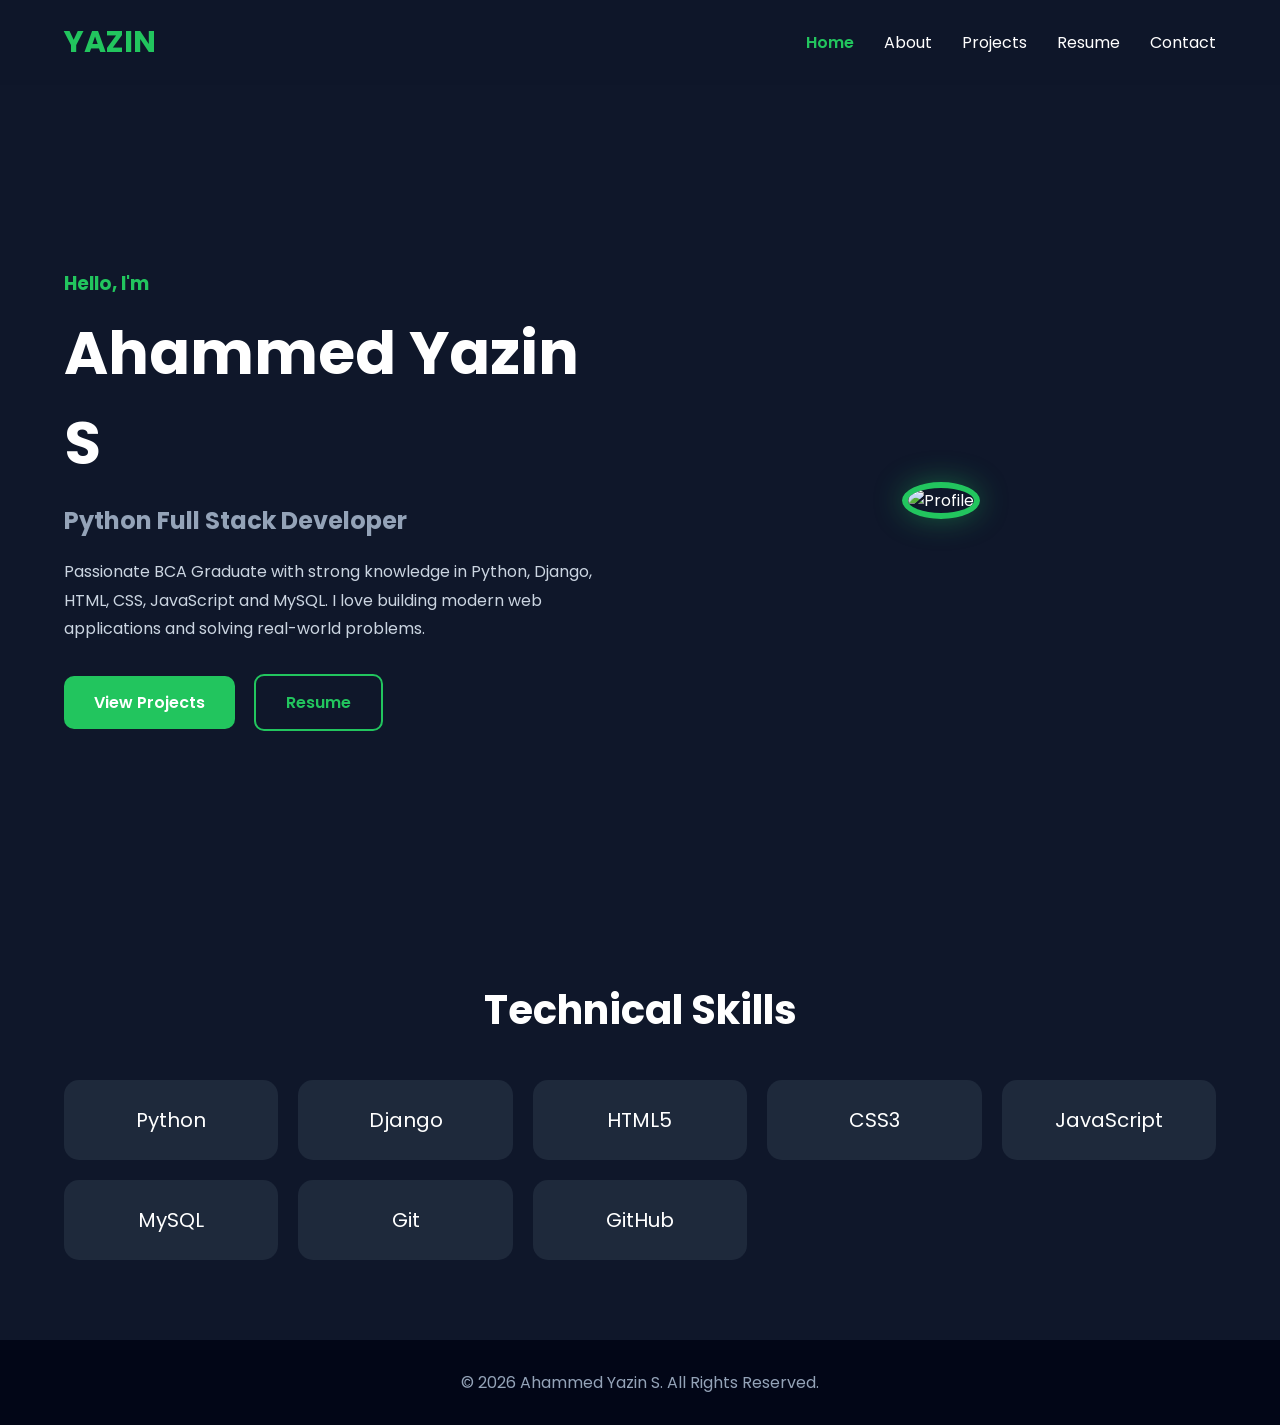
==== index.html @ ec2f6f6f "added js" ====
<!DOCTYPE html>
<html lang="en">
<head>
    <meta charset="UTF-8">
    <meta name="viewport" content="width=device-width, initial-scale=1.0">
    <title>AHAMMED Yazin S | Portfolio</title>

    <link rel="stylesheet" href="css/style.css">
    <link rel="stylesheet" href="css/animation.css">

    <link rel="preconnect" href="https://fonts.googleapis.com">
    <link href="https://fonts.googleapis.com/css2?family=Poppins:wght@300;400;600;700&display=swap" rel="stylesheet">
</head>

<body>

<header>
    <nav>
        <h2 class="logo">YAZIN</h2>

        <ul>
            <li><a href="index.html">Home</a></li>
            <li><a href="about.html">About</a></li>
            <li><a href="projects.html">Projects</a></li>
            <li><a href="resume.html">Resume</a></li>
            <li><a href="contact.html">Contact</a></li>
        </ul>
    </nav>
</header>

<section class="hero">

    <div class="hero-text">

        <h3>Hello, I'm</h3>

        <h1>Ahammed Yazin S</h1>

        <h2>Python Full Stack Developer</h2>

        <p>
            Passionate BCA Graduate with strong knowledge in Python,
            Django, HTML, CSS, JavaScript and MySQL.
            I love building modern web applications and solving real-world problems.
        </p>

        <a href="projects.html" class="btn">View Projects</a>
        <a href="resume.html" class="btn-outline">Resume</a>

    </div>

    <div class="hero-image">

        <img src="images/profile.jpg" alt="Profile">

    </div>

</section>

<section class="skills">

<h2>Technical Skills</h2>

<div class="skill-box">

<div class="card">Python</div>

<div class="card">Django</div>

<div class="card">HTML5</div>

<div class="card">CSS3</div>

<div class="card">JavaScript</div>

<div class="card">MySQL</div>

<div class="card">Git</div>

<div class="card">GitHub</div>

</div>

</section>

<footer>

<p>© 2026 Ahammed Yazin S. All Rights Reserved.</p>

</footer>

<script src="js/script.js"></script>

</body>
</html>
---- css/style.css ----
/* Google Font */
@import url('https://fonts.googleapis.com/css2?family=Poppins:wght@300;400;500;600;700&display=swap');

*{
    margin:0;
    padding:0;
    box-sizing:border-box;
    font-family:'Poppins',sans-serif;
}

html{
    scroll-behavior:smooth;
}

body{
    background:#0f172a;
    color:#fff;
}

/* Navigation */

header{
    width:100%;
    position:fixed;
    top:0;
    left:0;
    background:rgba(15,23,42,.95);
    backdrop-filter:blur(10px);
    z-index:1000;
}

nav{
    width:90%;
    margin:auto;
    display:flex;
    justify-content:space-between;
    align-items:center;
    padding:20px 0;
}

.logo{
    color:#22c55e;
    font-size:30px;
    font-weight:700;
}

nav ul{
    display:flex;
    list-style:none;
}

nav ul li{
    margin-left:30px;
}

nav ul li a{
    color:#fff;
    text-decoration:none;
    transition:.3s;
}

nav ul li a:hover{
    color:#22c55e;
}

/* Hero Section */

.hero{
    width:90%;
    min-height:100vh;
    margin:auto;
    display:flex;
    justify-content:space-between;
    align-items:center;
    gap:50px;
    padding-top:100px;
}

.hero-text{
    flex:1;
}

.hero-text h3{
    color:#22c55e;
    margin-bottom:10px;
}

.hero-text h1{
    font-size:60px;
    margin-bottom:15px;
}

.hero-text h2{
    color:#94a3b8;
    margin-bottom:20px;
}

.hero-text p{
    line-height:1.8;
    color:#cbd5e1;
    margin-bottom:30px;
}

/* Buttons */

.btn,
.btn-outline{
    display:inline-block;
    padding:14px 30px;
    border-radius:10px;
    text-decoration:none;
    font-weight:600;
    margin-right:15px;
    transition:.3s;
}

.btn{
    background:#22c55e;
    color:#fff;
}

.btn:hover{
    background:#16a34a;
}

.btn-outline{
    border:2px solid #22c55e;
    color:#22c55e;
}

.btn-outline:hover{
    background:#22c55e;
    color:#fff;
}

/* Hero Image */

.hero-image{
    flex:1;
    text-align:center;
}

.hero-image img{
    width:350px;
    height:350px;
    object-fit:cover;
    border-radius:50%;
    border:6px solid #22c55e;
    box-shadow:0 0 30px rgba(34,197,94,.4);
}

/* Skills */

.skills{
    width:90%;
    margin:80px auto;
}

.skills h2{
    text-align:center;
    margin-bottom:40px;
    font-size:40px;
}

.skill-box{
    display:grid;
    grid-template-columns:repeat(auto-fit,minmax(180px,1fr));
    gap:20px;
}

.card{
    background:#1e293b;
    padding:25px;
    border-radius:15px;
    text-align:center;
    font-size:20px;
    transition:.3s;
}

.card:hover{
    transform:translateY(-8px);
    background:#22c55e;
}

/* Footer */

footer{
    text-align:center;
    padding:30px;
    background:#020617;
    color:#94a3b8;
}

/* Responsive */

@media(max-width:900px){

nav{
    flex-direction:column;
}

nav ul{
    margin-top:20px;
}

.hero{
    flex-direction:column-reverse;
    text-align:center;
}

.hero-text h1{
    font-size:40px;
}

.hero-image img{
    width:250px;
    height:250px;
}
}

/* Scroll Animation */

.hidden{
    opacity:0;
    transform:translateY(40px);
    transition:1s;
}

.show{
    opacity:1;
    transform:translateY(0);
}

/* Scroll To Top Button */

#topBtn{
    position:fixed;
    bottom:30px;
    right:30px;
    width:50px;
    height:50px;
    border:none;
    border-radius:50%;
    background:#22c55e;
    color:#fff;
    font-size:24px;
    cursor:pointer;
    box-shadow:0 5px 15px rgba(0,0,0,.3);
    transition:.3s;
}

#topBtn:hover{
    transform:scale(1.1);
    background:#16a34a;
}
---- css/animation.css ----
.hero-text{
    animation:slideLeft 1s ease;
}

.hero-image{
    animation:slideRight 1s ease;
}

.card{
    animation:fadeUp 1s ease;
}

@keyframes slideLeft{
from{
opacity:0;
transform:translateX(-50px);
}
to{
opacity:1;
transform:translateX(0);
}
}

@keyframes slideRight{
from{
opacity:0;
transform:translateX(50px);
}
to{
opacity:1;
transform:translateX(0);
}
}

@keyframes fadeUp{
from{
opacity:0;
transform:translateY(30px);
}
to{
opacity:1;
transform:translateY(0);
}
}
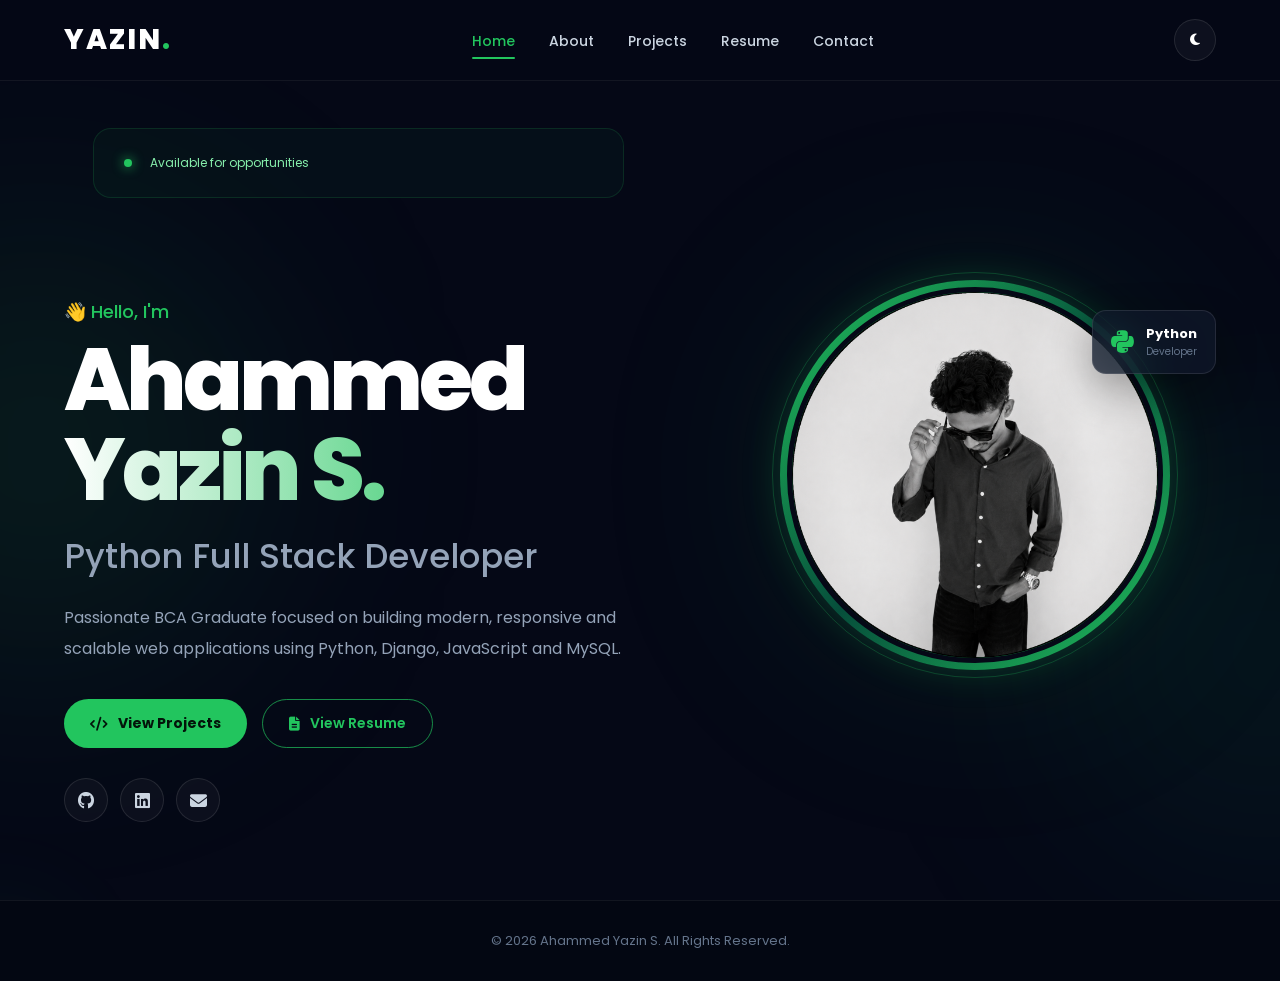
==== commit d06dd32c: "all main update" ====
--- a/index.html
+++ b/index.html
@@ -1,95 +1,301 @@
 <!DOCTYPE html>
 <html lang="en">
+
 <head>
+
     <meta charset="UTF-8">
-    <meta name="viewport" content="width=device-width, initial-scale=1.0">
-    <title>AHAMMED Yazin S | Portfolio</title>
-
-    <link rel="stylesheet" href="css/style.css">
-    <link rel="stylesheet" href="css/animation.css">
-
-    <link rel="preconnect" href="https://fonts.googleapis.com">
-    <link href="https://fonts.googleapis.com/css2?family=Poppins:wght@300;400;600;700&display=swap" rel="stylesheet">
+
+    <meta name="viewport"
+          content="width=device-width, initial-scale=1.0">
+
+    <meta name="description"
+          content="Ahammed Yazin S - Python Full Stack Developer Portfolio">
+
+    <title>Ahammed Yazin S | Python Full Stack Developer</title>
+
+
+    <!-- Google Font -->
+
+    <link rel="preconnect"
+          href="https://fonts.googleapis.com">
+
+    <link rel="preconnect"
+          href="https://fonts.gstatic.com"
+          crossorigin>
+
+    <link href="https://fonts.googleapis.com/css2?family=Poppins:wght@300;400;500;600;700;800&display=swap"
+          rel="stylesheet">
+
+
+    <!-- Font Awesome -->
+
+    <link rel="stylesheet"
+          href="https://cdnjs.cloudflare.com/ajax/libs/font-awesome/6.7.2/css/all.min.css">
+
+
+    <!-- Website CSS -->
+
+    <link rel="stylesheet"
+          href="css/style.css">
+
+    <link rel="stylesheet"
+          href="css/animation.css">
+
 </head>
 
+
 <body>
 
-<header>
-    <nav>
-        <h2 class="logo">YAZIN</h2>
-
-        <ul>
-            <li><a href="index.html">Home</a></li>
-            <li><a href="about.html">About</a></li>
-            <li><a href="projects.html">Projects</a></li>
-            <li><a href="resume.html">Resume</a></li>
-            <li><a href="contact.html">Contact</a></li>
-        </ul>
-    </nav>
-</header>
-
-<section class="hero">
-
-    <div class="hero-text">
-
-        <h3>Hello, I'm</h3>
-
-        <h1>Ahammed Yazin S</h1>
-
-        <h2>Python Full Stack Developer</h2>
+
+    <!-- =================================
+         NAVIGATION
+    ================================== -->
+
+    <header>
+
+        <nav class="navbar">
+
+            <a href="index.html"
+               class="logo">
+
+                YAZIN<span>.</span>
+
+            </a>
+
+
+            <ul>
+
+                <li>
+                    <a href="index.html"
+                       class="active">
+                        Home
+                    </a>
+                </li>
+
+                <li>
+                    <a href="about.html">
+                        About
+                    </a>
+                </li>
+
+                <li>
+                    <a href="projects.html">
+                        Projects
+                    </a>
+                </li>
+
+                <li>
+                    <a href="resume.html">
+                        Resume
+                    </a>
+                </li>
+
+                <li>
+                    <a href="contact.html">
+                        Contact
+                    </a>
+                </li>
+
+            </ul>
+
+
+            <button id="theme-toggle"
+                    class="theme-btn">
+
+                <i class="fas fa-moon"></i>
+
+            </button>
+
+
+            <button id="menu-btn"
+                    class="menu-btn">
+
+                <i class="fas fa-bars"></i>
+
+            </button>
+
+        </nav>
+
+    </header>
+
+
+
+    <!-- =================================
+         HERO SECTION
+    ================================== -->
+
+    <main>
+
+        <section class="hero">
+
+
+            <!-- LEFT SIDE -->
+
+            <div class="hero-content">
+
+
+                <div class="availability">
+
+                    <span class="status-dot"></span>
+
+                    Available for opportunities
+
+                </div>
+
+
+                <p class="hero-small-text">
+
+                    👋 Hello, I'm
+
+                </p>
+
+
+                <h1>
+
+                    Ahammed
+
+                    <span>Yazin S.</span>
+
+                </h1>
+
+
+                <h2>
+
+                    Python Full Stack Developer
+
+                </h2>
+
+
+                <p class="hero-description">
+
+                    Passionate BCA Graduate focused on
+                    building modern, responsive and
+                    scalable web applications using
+                    Python, Django, JavaScript and MySQL.
+
+                </p>
+
+
+                <div class="hero-buttons">
+
+
+                    <a href="projects.html"
+                       class="btn">
+
+                        <i class="fas fa-code"></i>
+
+                        View Projects
+
+                    </a>
+
+
+                    <a href="resume.html"
+                       class="btn-outline">
+
+                        <i class="fas fa-file-lines"></i>
+
+                        View Resume
+
+                    </a>
+
+
+                </div>
+
+
+                <div class="hero-socials">
+
+
+                    <a href="https://github.com/AHAMMED-YAZIN-S"
+                       target="_blank">
+
+                        <i class="fab fa-github"></i>
+
+                    </a>
+
+
+                    <a href="https://www.linkedin.com/in/ahammed-yazin-a569383a9"
+                       target="_blank">
+
+                        <i class="fab fa-linkedin"></i>
+
+                    </a>
+
+
+                    <a href="mailto:yazinamd10@gmail.com">
+
+                        <i class="fas fa-envelope"></i>
+
+                    </a>
+
+
+                </div>
+
+
+            </div>
+
+
+
+            <!-- RIGHT SIDE -->
+
+            <div class="hero-image">
+
+
+                <div class="profile-glow"></div>
+
+
+                <div class="profile-wrapper">
+
+                    <img src="images/profile.jpg"
+                         alt="Ahammed Yazin S">
+
+                </div>
+
+
+                <div class="floating-card">
+
+                    <i class="fab fa-python"></i>
+
+                    <div>
+
+                        <strong>Python</strong>
+
+                        <small>Developer</small>
+
+                    </div>
+
+                </div>
+
+
+            </div>
+
+
+        </section>
+
+    </main>
+
+
+
+    <!-- =================================
+         FOOTER
+    ================================== -->
+
+    <footer>
 
         <p>
-            Passionate BCA Graduate with strong knowledge in Python,
-            Django, HTML, CSS, JavaScript and MySQL.
-            I love building modern web applications and solving real-world problems.
+
+            © 2026 Ahammed Yazin S.
+            All Rights Reserved.
+
         </p>
 
-        <a href="projects.html" class="btn">View Projects</a>
-        <a href="resume.html" class="btn-outline">Resume</a>
-
-    </div>
-
-    <div class="hero-image">
-
-        <img src="images/profile.jpg" alt="Profile">
-
-    </div>
-
-</section>
-
-<section class="skills">
-
-<h2>Technical Skills</h2>
-
-<div class="skill-box">
-
-<div class="card">Python</div>
-
-<div class="card">Django</div>
-
-<div class="card">HTML5</div>
-
-<div class="card">CSS3</div>
-
-<div class="card">JavaScript</div>
-
-<div class="card">MySQL</div>
-
-<div class="card">Git</div>
-
-<div class="card">GitHub</div>
-
-</div>
-
-</section>
-
-<footer>
-
-<p>© 2026 Ahammed Yazin S. All Rights Reserved.</p>
-
-</footer>
-
-<script src="js/script.js"></script>
+    </footer>
+
+
+
+    <!-- JavaScript -->
+
+    <script src="js/script.js"></script>
 
 </body>
+
 </html>
--- a/css/style.css
+++ b/css/style.css
@@ -1,255 +1,4046 @@
-/* Google Font */
-@import url('https://fonts.googleapis.com/css2?family=Poppins:wght@300;400;500;600;700&display=swap');
-
-*{
-    margin:0;
-    padding:0;
-    box-sizing:border-box;
-    font-family:'Poppins',sans-serif;
-}
-
-html{
-    scroll-behavior:smooth;
-}
-
-body{
-    background:#0f172a;
-    color:#fff;
-}
-
-/* Navigation */
-
-header{
-    width:100%;
-    position:fixed;
-    top:0;
-    left:0;
-    background:rgba(15,23,42,.95);
-    backdrop-filter:blur(10px);
-    z-index:1000;
-}
-
-nav{
-    width:90%;
-    margin:auto;
-    display:flex;
-    justify-content:space-between;
-    align-items:center;
-    padding:20px 0;
-}
-
-.logo{
-    color:#22c55e;
-    font-size:30px;
-    font-weight:700;
-}
-
-nav ul{
-    display:flex;
-    list-style:none;
-}
-
-nav ul li{
-    margin-left:30px;
-}
-
-nav ul li a{
-    color:#fff;
-    text-decoration:none;
-    transition:.3s;
-}
-
-nav ul li a:hover{
-    color:#22c55e;
-}
-
-/* Hero Section */
-
-.hero{
-    width:90%;
-    min-height:100vh;
-    margin:auto;
-    display:flex;
-    justify-content:space-between;
-    align-items:center;
-    gap:50px;
-    padding-top:100px;
-}
-
-.hero-text{
-    flex:1;
-}
-
-.hero-text h3{
-    color:#22c55e;
-    margin-bottom:10px;
-}
-
-.hero-text h1{
-    font-size:60px;
-    margin-bottom:15px;
-}
-
-.hero-text h2{
-    color:#94a3b8;
-    margin-bottom:20px;
-}
-
-.hero-text p{
-    line-height:1.8;
-    color:#cbd5e1;
-    margin-bottom:30px;
-}
-
-/* Buttons */
-
-.btn,
-.btn-outline{
-    display:inline-block;
-    padding:14px 30px;
-    border-radius:10px;
-    text-decoration:none;
-    font-weight:600;
-    margin-right:15px;
-    transition:.3s;
-}
-
-.btn{
-    background:#22c55e;
-    color:#fff;
-}
-
-.btn:hover{
-    background:#16a34a;
-}
-
-.btn-outline{
-    border:2px solid #22c55e;
-    color:#22c55e;
-}
-
-.btn-outline:hover{
-    background:#22c55e;
-    color:#fff;
-}
-
-/* Hero Image */
-
-.hero-image{
-    flex:1;
-    text-align:center;
-}
-
-.hero-image img{
-    width:350px;
-    height:350px;
-    object-fit:cover;
-    border-radius:50%;
-    border:6px solid #22c55e;
-    box-shadow:0 0 30px rgba(34,197,94,.4);
-}
+/* =====================================================
+   AHAMMED YAZIN S — PREMIUM PORTFOLIO
+   MAIN STYLE SHEET
+===================================================== */
+
+
+/* =====================================================
+   1. RESET
+===================================================== */
+
+* {
+    margin: 0;
+    padding: 0;
+    box-sizing: border-box;
+}
+
+
+html {
+    scroll-behavior: smooth;
+}
+
+
+body {
+    font-family: "Poppins", sans-serif;
+
+    background: #050816;
+
+    color: #ffffff;
+
+    min-height: 100vh;
+
+    overflow-x: hidden;
+}
+
+
+a {
+    text-decoration: none;
+
+    color: inherit;
+}
+
+
+ul {
+    list-style: none;
+}
+
+
+button {
+    font-family: inherit;
+}
+
+
+/* =====================================================
+   2. COLORS
+===================================================== */
+
+:root {
+
+    --bg: #050816;
+
+    --bg-secondary: #080d1d;
+
+    --card: rgba(255, 255, 255, 0.04);
+
+    --border: rgba(255, 255, 255, 0.10);
+
+    --text: #ffffff;
+
+    --text-secondary: #94a3b8;
+
+    --green: #22c55e;
+
+    --green-dark: #16a34a;
+
+    --green-light: #86efac;
+
+}
+
+
+/* =====================================================
+   3. HEADER
+===================================================== */
+
+header {
+
+    position: fixed;
+
+    top: 0;
+
+    left: 0;
+
+    width: 100%;
+
+    z-index: 1000;
+
+    background: rgba(5, 8, 22, 0.72);
+
+    backdrop-filter: blur(18px);
+
+    -webkit-backdrop-filter: blur(18px);
+
+    border-bottom: 1px solid rgba(255, 255, 255, 0.06);
+
+}
+
+
+.navbar {
+
+    width: 90%;
+
+    max-width: 1350px;
+
+    height: 80px;
+
+    margin: auto;
+
+    display: flex;
+
+    align-items: center;
+
+    justify-content: space-between;
+
+}
+
+
+/* =====================================================
+   4. LOGO
+===================================================== */
+
+.logo {
+
+    font-size: 28px;
+
+    font-weight: 800;
+
+    letter-spacing: 2px;
+
+    color: var(--text);
+
+    transition: 0.3s;
+
+}
+
+
+.logo span {
+
+    color: var(--green);
+
+}
+
+
+.logo:hover {
+
+    transform: translateY(-2px);
+
+}
+
+
+/* =====================================================
+   5. NAVIGATION
+===================================================== */
+
+.navbar ul {
+
+    display: flex;
+
+    align-items: center;
+
+    gap: 34px;
+
+}
+
+
+.navbar ul li a {
+
+    position: relative;
+
+    color: #cbd5e1;
+
+    font-size: 14px;
+
+    font-weight: 500;
+
+    padding: 8px 0;
+
+    transition: 0.3s;
+
+}
+
+
+.navbar ul li a::after {
+
+    content: "";
+
+    position: absolute;
+
+    left: 0;
+
+    bottom: 0;
+
+    width: 0;
+
+    height: 2px;
+
+    border-radius: 10px;
+
+    background: var(--green);
+
+    transition: 0.3s;
+
+}
+
+
+.navbar ul li a:hover {
+
+    color: var(--green);
+
+}
+
+
+.navbar ul li a:hover::after,
+
+.navbar ul li a.active::after {
+
+    width: 100%;
+
+}
+
+
+.navbar ul li a.active {
+
+    color: var(--green);
+
+}
+
+
+/* =====================================================
+   6. THEME BUTTON
+===================================================== */
+
+.theme-btn {
+
+    width: 42px;
+
+    height: 42px;
+
+    display: flex;
+
+    align-items: center;
+
+    justify-content: center;
+
+    border-radius: 50%;
+
+    border: 1px solid var(--border);
+
+    background: var(--card);
+
+    color: #ffffff;
+
+    cursor: pointer;
+
+    transition: 0.3s;
+
+}
+
+
+.theme-btn:hover {
+
+    color: var(--green);
+
+    border-color: var(--green);
+
+    transform: rotate(20deg);
+
+}
+
+
+/* =====================================================
+   7. MOBILE MENU BUTTON
+===================================================== */
+
+.menu-btn {
+
+    display: none;
+
+    width: 42px;
+
+    height: 42px;
+
+    border: 1px solid var(--border);
+
+    border-radius: 10px;
+
+    background: var(--card);
+
+    color: #ffffff;
+
+    cursor: pointer;
+
+}
+
+
+/* =====================================================
+   8. HERO
+===================================================== */
+
+.hero {
+
+    position: relative;
+
+    width: 90%;
+
+    max-width: 1350px;
+
+    min-height: 100vh;
+
+    margin: auto;
+
+    padding-top: 120px;
+
+    padding-bottom: 70px;
+
+    display: grid;
+
+    grid-template-columns: 1.1fr 0.9fr;
+
+    align-items: center;
+
+    gap: 80px;
+
+}
+
+
+/* =====================================================
+   9. HERO BACKGROUND GLOW
+===================================================== */
+
+.hero::before {
+
+    content: "";
+
+    position: absolute;
+
+    width: 450px;
+
+    height: 450px;
+
+    left: -250px;
+
+    top: 25%;
+
+    background: rgba(34, 197, 94, 0.10);
+
+    filter: blur(120px);
+
+    border-radius: 50%;
+
+    pointer-events: none;
+
+}
+
+
+.hero::after {
+
+    content: "";
+
+    position: absolute;
+
+    width: 400px;
+
+    height: 400px;
+
+    right: -250px;
+
+    bottom: 5%;
+
+    background: rgba(16, 185, 129, 0.08);
+
+    filter: blur(120px);
+
+    border-radius: 50%;
+
+    pointer-events: none;
+
+}
+
+
+/* =====================================================
+   10. HERO CONTENT
+===================================================== */
+
+.hero-content {
+
+    position: relative;
+
+    z-index: 5;
+
+}
+
+
+.availability {
+
+    display: inline-flex;
+
+    align-items: center;
+
+    gap: 10px;
+
+    padding: 8px 15px;
+
+    margin-bottom: 25px;
+
+    border: 1px solid rgba(34, 197, 94, 0.25);
+
+    background: rgba(34, 197, 94, 0.06);
+
+    border-radius: 50px;
+
+    color: var(--green-light);
+
+    font-size: 12px;
+
+}
+
+
+.status-dot {
+
+    width: 8px;
+
+    height: 8px;
+
+    background: var(--green);
+
+    border-radius: 50%;
+
+    box-shadow: 0 0 12px var(--green);
+
+}
+
+
+/* =====================================================
+   11. SMALL INTRO
+===================================================== */
+
+.hero-small-text {
+
+    color: var(--green);
+
+    font-size: 18px;
+
+    font-weight: 500;
+
+    margin-bottom: 10px;
+
+}
+
+
+/* =====================================================
+   12. NAME
+===================================================== */
+
+.hero-content h1 {
+
+    font-size: clamp(52px, 7vw, 88px);
+
+    line-height: 1.02;
+
+    letter-spacing: -4px;
+
+    font-weight: 800;
+
+    margin-bottom: 20px;
+
+}
+
+
+.hero-content h1 span {
+
+    display: block;
+
+    background: linear-gradient(
+        90deg,
+        #ffffff 0%,
+        #22c55e 80%
+    );
+
+    -webkit-background-clip: text;
+
+    -webkit-text-fill-color: transparent;
+
+    background-clip: text;
+
+}
+
+
+/* =====================================================
+   13. JOB TITLE
+===================================================== */
+
+.hero-content h2 {
+
+    font-size: clamp(22px, 3vw, 34px);
+
+    line-height: 1.3;
+
+    color: var(--text-secondary);
+
+    font-weight: 500;
+
+    margin-bottom: 25px;
+
+}
+
+
+/* =====================================================
+   14. DESCRIPTION
+===================================================== */
+
+.hero-description {
+
+    max-width: 650px;
+
+    color: var(--text-secondary);
+
+    font-size: 16px;
+
+    line-height: 1.9;
+
+}
+
+
+.hero-description strong {
+
+    color: #e2e8f0;
+
+}
+
+
+/* =====================================================
+   15. HERO BUTTONS
+===================================================== */
+
+.hero-buttons {
+
+    display: flex;
+
+    align-items: center;
+
+    gap: 15px;
+
+    flex-wrap: wrap;
+
+    margin-top: 35px;
+
+}
+
+
+.hero-buttons .btn {
+
+    display: inline-flex;
+
+    align-items: center;
+
+    justify-content: center;
+
+    gap: 10px;
+
+    padding: 14px 26px;
+
+    border-radius: 50px;
+
+    background: var(--green);
+
+    color: #03140a;
+
+    font-size: 14px;
+
+    font-weight: 700;
+
+    transition: 0.3s;
+
+}
+
+
+.hero-buttons .btn:hover {
+
+    background: var(--green-dark);
+
+    color: #ffffff;
+
+    transform: translateY(-4px);
+
+    box-shadow:
+        0 12px 30px rgba(34, 197, 94, 0.25);
+
+}
+
+
+.hero-buttons .btn-outline {
+
+    display: inline-flex;
+
+    align-items: center;
+
+    justify-content: center;
+
+    gap: 10px;
+
+    padding: 13px 26px;
+
+    border: 1px solid rgba(34, 197, 94, 0.7);
+
+    border-radius: 50px;
+
+    color: var(--green);
+
+    font-size: 14px;
+
+    font-weight: 600;
+
+    transition: 0.3s;
+
+}
+
+
+.hero-buttons .btn-outline:hover {
+
+    background: var(--green);
+
+    color: #03140a;
+
+    transform: translateY(-4px);
+
+}
+
+
+/* =====================================================
+   16. SOCIAL ICONS
+===================================================== */
+
+.hero-socials {
+
+    display: flex;
+
+    align-items: center;
+
+    gap: 12px;
+
+    margin-top: 30px;
+
+}
+
+
+.hero-socials a {
+
+    width: 44px;
+
+    height: 44px;
+
+    display: flex;
+
+    align-items: center;
+
+    justify-content: center;
+
+    border: 1px solid var(--border);
+
+    border-radius: 50%;
+
+    background: rgba(255, 255, 255, 0.03);
+
+    color: #cbd5e1;
+
+    font-size: 17px;
+
+    transition: 0.3s;
+
+}
+
+
+.hero-socials a:hover {
+
+    color: var(--green);
+
+    border-color: var(--green);
+
+    transform: translateY(-5px);
+
+    box-shadow:
+        0 10px 25px rgba(34, 197, 94, 0.15);
+
+}
+
+
+/* =====================================================
+   17. HERO IMAGE
+===================================================== */
+
+.hero-image {
+
+    position: relative;
+
+    min-height: 550px;
+
+    display: flex;
+
+    align-items: center;
+
+    justify-content: center;
+
+    z-index: 3;
+
+}
+
+
+/* =====================================================
+   18. PROFILE GLOW
+===================================================== */
+
+.profile-glow {
+
+    position: absolute;
+
+    width: 330px;
+
+    height: 330px;
+
+    background: var(--green);
+
+    border-radius: 50%;
+
+    filter: blur(120px);
+
+    opacity: 0.17;
+
+}
+
+
+/* =====================================================
+   19. PROFILE WRAPPER
+===================================================== */
+
+.profile-wrapper {
+
+    position: relative;
+
+    z-index: 3;
+
+    width: 390px;
+
+    height: 390px;
+
+    padding: 7px;
+
+    border-radius: 50%;
+
+    background: linear-gradient(
+        135deg,
+        #22c55e,
+        #064e3b,
+        #22c55e
+    );
+
+    box-shadow:
+        0 0 40px rgba(34, 197, 94, 0.20);
+
+}
+
+
+.profile-wrapper::before {
+
+    content: "";
+
+    position: absolute;
+
+    inset: -8px;
+
+    border-radius: 50%;
+
+    border: 1px solid rgba(34, 197, 94, 0.25);
+
+    z-index: -1;
+
+}
+
+
+.profile-wrapper img {
+
+    width: 100%;
+
+    height: 100%;
+
+    display: block;
+
+    object-fit: cover;
+
+    border-radius: 50%;
+
+    border: 5px solid var(--bg);
+
+}
+
+
+/* =====================================================
+   20. FLOATING PYTHON CARD
+===================================================== */
+
+.floating-card {
+
+    position: absolute;
+
+    right: 0;
+
+    top: 20%;
+
+    z-index: 5;
+
+    display: flex;
+
+    align-items: center;
+
+    gap: 12px;
+
+    padding: 13px 18px;
+
+    border: 1px solid rgba(255, 255, 255, 0.10);
+
+    border-radius: 14px;
+
+    background: rgba(15, 23, 42, 0.75);
+
+    backdrop-filter: blur(20px);
+
+    box-shadow:
+        0 15px 40px rgba(0, 0, 0, 0.30);
+
+}
+
+
+.floating-card i {
+
+    color: var(--green);
+
+    font-size: 26px;
+
+}
+
+
+.floating-card strong {
+
+    display: block;
+
+    color: #ffffff;
+
+    font-size: 13px;
+
+}
+
+
+.floating-card small {
+
+    display: block;
+
+    color: #64748b;
+
+    font-size: 10px;
+
+}
+
+
+/* =====================================================
+   21. FOOTER
+===================================================== */
+
+footer {
+
+    position: relative;
+
+    z-index: 5;
+
+    padding: 30px 20px;
+
+    text-align: center;
+
+    border-top: 1px solid rgba(255, 255, 255, 0.06);
+
+    background: #030712;
+
+}
+
+
+footer p {
+
+    color: #64748b;
+
+    font-size: 13px;
+
+}
+
+
+/* =====================================================
+   22. MOBILE
+===================================================== */
+
+@media (max-width: 950px) {
+
+    .navbar {
+
+        height: 75px;
+
+    }
+
+
+    .navbar ul {
+
+        position: absolute;
+
+        top: 75px;
+
+        left: 0;
+
+        width: 100%;
+
+        display: none;
+
+        flex-direction: column;
+
+        gap: 0;
+
+        padding: 15px 0;
+
+        background: rgba(5, 8, 22, 0.96);
+
+        backdrop-filter: blur(20px);
+
+        border-bottom: 1px solid var(--border);
+
+    }
+
+
+    .navbar ul.mobile-active {
+
+        display: flex;
+
+    }
+
+
+    .navbar ul li {
+
+        width: 100%;
+
+        text-align: center;
+
+    }
+
+
+    .navbar ul li a {
+
+        display: block;
+
+        padding: 13px;
+
+    }
+
+
+    .menu-btn {
+
+        display: flex;
+
+        align-items: center;
+
+        justify-content: center;
+
+    }
+
+
+    .theme-btn {
+
+        margin-left: auto;
+
+        margin-right: 10px;
+
+    }
+
+
+    .hero {
+
+        grid-template-columns: 1fr;
+
+        text-align: center;
+
+        gap: 30px;
+
+        padding-top: 130px;
+
+    }
+
+
+    .hero-content {
+
+        order: 2;
+
+    }
+
+
+    .hero-image {
+
+        order: 1;
+
+        min-height: 430px;
+
+    }
+
+
+    .hero-description {
+
+        margin-left: auto;
+
+        margin-right: auto;
+
+    }
+
+
+    .hero-buttons,
+
+    .hero-socials {
+
+        justify-content: center;
+
+    }
+
+
+    .floating-card {
+
+        display: none;
+
+    }
+
+}
+
+
+/* =====================================================
+   23. SMALL MOBILE
+===================================================== */
+
+@media (max-width: 600px) {
+
+    .navbar {
+
+        width: 92%;
+
+    }
+
+
+    .logo {
+
+        font-size: 24px;
+
+    }
+
+
+    .hero {
+
+        width: 92%;
+
+        padding-top: 110px;
+
+    }
+
+
+    .hero-content h1 {
+
+        font-size: 50px;
+
+        letter-spacing: -2px;
+
+    }
+
+
+    .hero-content h2 {
+
+        font-size: 22px;
+
+    }
+
+
+    .hero-description {
+
+        font-size: 14px;
+
+        line-height: 1.8;
+
+    }
+
+
+    .profile-wrapper {
+
+        width: 270px;
+
+        height: 270px;
+
+    }
+
+
+    .hero-image {
+
+        min-height: 330px;
+
+    }
+
+
+    .profile-glow {
+
+        width: 230px;
+
+        height: 230px;
+
+    }
+
+
+    .hero-buttons {
+
+        flex-direction: column;
+
+    }
+
+
+    .hero-buttons a {
+
+        width: 100%;
+
+    }
+
+}
+
+/* =====================================================
+   JAVASCRIPT UI EFFECTS
+===================================================== */
+
+
+/* Scroll Progress */
+
+#scroll-progress {
+
+    position: fixed;
+
+    top: 0;
+
+    left: 0;
+
+    width: 0%;
+
+    height: 3px;
+
+    background: #22c55e;
+
+    z-index: 9999;
+
+    box-shadow:
+        0 0 10px rgba(34, 197, 94, 0.8);
+
+}
+
+
+/* Scroll To Top */
+
+#top-button {
+
+    position: fixed;
+
+    right: 25px;
+
+    bottom: 25px;
+
+    width: 45px;
+
+    height: 45px;
+
+    border: 1px solid rgba(34, 197, 94, 0.4);
+
+    border-radius: 50%;
+
+    background: rgba(15, 23, 42, 0.85);
+
+    color: #22c55e;
+
+    cursor: pointer;
+
+    z-index: 900;
+
+    opacity: 0;
+
+    visibility: hidden;
+
+    transform: translateY(15px);
+
+    transition: 0.3s;
+
+}
+
+
+#top-button.show {
+
+    opacity: 1;
+
+    visibility: visible;
+
+    transform: translateY(0);
+
+}
+
+
+#top-button:hover {
+
+    background: #22c55e;
+
+    color: #03140a;
+
+    transform: translateY(-5px);
+
+}
+
+
+/* Mouse Glow */
+
+#mouse-glow {
+
+    position: fixed;
+
+    width: 180px;
+
+    height: 180px;
+
+    border-radius: 50%;
+
+    pointer-events: none;
+
+    z-index: 0;
+
+    background: rgba(34, 197, 94, 0.04);
+
+    filter: blur(40px);
+
+    transform: translate(-50%, -50%);
+
+}
+
+
+/* Button Ripple */
+
+.hero-buttons a {
+
+    position: relative;
+
+    overflow: hidden;
+
+}
+
+
+.ripple {
+
+    position: absolute;
+
+    width: 10px;
+
+    height: 10px;
+
+    border-radius: 50%;
+
+    background: rgba(255, 255, 255, 0.4);
+
+    transform: translate(-50%, -50%);
+
+    animation: rippleEffect 0.6s linear;
+
+    pointer-events: none;
+
+}
+
+
+@keyframes rippleEffect {
+
+    from {
+
+        width: 10px;
+
+        height: 10px;
+
+        opacity: 0.8;
+
+    }
+
+    to {
+
+        width: 400px;
+
+        height: 400px;
+
+        opacity: 0;
+
+    }
+
+}
+
+/* =====================================================
+   ABOUT PAGE
+===================================================== */
+
+
+/* Page Heading */
+
+.about-hero {
+
+    width: 90%;
+
+    max-width: 1350px;
+
+    margin: auto;
+
+    padding-top: 160px;
+
+    padding-bottom: 80px;
+
+    text-align: center;
+
+}
+
+
+.section-label {
+
+    display: inline-block;
+
+    margin-bottom: 15px;
+
+    color: #22c55e;
+
+    font-size: 12px;
+
+    font-weight: 700;
+
+    letter-spacing: 3px;
+
+}
+
+
+.page-heading h1 {
+
+    font-size: clamp(48px, 7vw, 80px);
+
+    line-height: 1;
+
+    letter-spacing: -3px;
+
+    margin-bottom: 25px;
+
+}
+
+
+.page-heading h1 span {
+
+    color: #22c55e;
+
+}
+
+
+.page-heading p {
+
+    max-width: 600px;
+
+    margin: auto;
+
+    color: #94a3b8;
+
+    line-height: 1.8;
+
+}
+
+
+/* About Section */
+
+.about-section {
+
+    width: 90%;
+
+    max-width: 1200px;
+
+    margin: auto;
+
+    display: grid;
+
+    grid-template-columns: 0.8fr 1.2fr;
+
+    align-items: center;
+
+    gap: 90px;
+
+    padding: 50px 0 100px;
+
+}
+
+
+.about-image {
+
+    position: relative;
+
+    display: flex;
+
+    justify-content: center;
+
+}
+
+
+.about-photo {
+
+    width: 360px;
+
+    height: 420px;
+
+    padding: 5px;
+
+    border-radius: 25px;
+
+    background:
+        linear-gradient(
+            135deg,
+            #22c55e,
+            #064e3b,
+            #22c55e
+        );
+
+    box-shadow:
+        0 25px 70px rgba(0,0,0,0.4);
+
+}
+
+
+.about-photo img {
+
+    width: 100%;
+
+    height: 100%;
+
+    object-fit: cover;
+
+    border-radius: 21px;
+
+    border: 4px solid #050816;
+
+}
+
+
+.about-badge {
+
+    position: absolute;
+
+    right: 0;
+
+    bottom: 30px;
+
+    display: flex;
+
+    align-items: center;
+
+    gap: 12px;
+
+    padding: 14px 18px;
+
+    border-radius: 14px;
+
+    background:
+        rgba(15, 23, 42, 0.9);
+
+    border: 1px solid rgba(255,255,255,0.1);
+
+    backdrop-filter: blur(15px);
+
+}
+
+
+.about-badge i {
+
+    color: #22c55e;
+
+    font-size: 25px;
+
+}
+
+
+.about-badge strong {
+
+    display: block;
+
+    font-size: 13px;
+
+}
+
+
+.about-badge small {
+
+    color: #64748b;
+
+    font-size: 10px;
+
+}
+
+
+/* About Text */
+
+.about-content h2 {
+
+    font-size: clamp(30px, 4vw, 48px);
+
+    line-height: 1.2;
+
+    margin-bottom: 25px;
+
+}
+
+
+.about-content h2 span {
+
+    color: #22c55e;
+
+}
+
+
+.about-content p {
+
+    color: #94a3b8;
+
+    line-height: 1.9;
+
+    font-size: 15px;
+
+    margin-bottom: 18px;
+
+}
+
+
+.about-content strong {
+
+    color: #e2e8f0;
+
+}
+
+
+.about-buttons {
+
+    display: flex;
+
+    gap: 15px;
+
+    margin-top: 30px;
+
+    flex-wrap: wrap;
+
+}
+
+
+.about-buttons .btn,
+.about-buttons .btn-outline {
+
+    display: inline-flex;
+
+    align-items: center;
+
+    gap: 10px;
+
+    padding: 13px 22px;
+
+    border-radius: 50px;
+
+}
+
+
+.about-buttons .btn {
+
+    background: #22c55e;
+
+    color: #03140a;
+
+    font-weight: 700;
+
+}
+
+
+.about-buttons .btn-outline {
+
+    border: 1px solid #22c55e;
+
+    color: #22c55e;
+
+}
+
+
+/* Stats */
+
+.stats-section {
+
+    width: 90%;
+
+    max-width: 1200px;
+
+    margin: auto;
+
+    padding-bottom: 100px;
+
+}
+
+
+.stats-grid {
+
+    display: grid;
+
+    grid-template-columns:
+        repeat(4, 1fr);
+
+    gap: 18px;
+
+}
+
+
+.stat-card {
+
+    padding: 30px 20px;
+
+    text-align: center;
+
+    background: rgba(255,255,255,0.035);
+
+    border: 1px solid rgba(255,255,255,0.08);
+
+    border-radius: 20px;
+
+    transition: 0.3s;
+
+}
+
+
+.stat-card:hover {
+
+    transform: translateY(-8px);
+
+    border-color:
+        rgba(34,197,94,0.5);
+
+}
+
+
+.stat-card i {
+
+    color: #22c55e;
+
+    font-size: 27px;
+
+    margin-bottom: 15px;
+
+}
+
+
+.stat-card h3 {
+
+    font-size: 19px;
+
+    margin-bottom: 5px;
+
+}
+
+
+.stat-card p {
+
+    color: #64748b;
+
+    font-size: 12px;
+
+}
+
 
 /* Skills */
 
-.skills{
-    width:90%;
-    margin:80px auto;
-}
-
-.skills h2{
-    text-align:center;
-    margin-bottom:40px;
-    font-size:40px;
-}
-
-.skill-box{
-    display:grid;
-    grid-template-columns:repeat(auto-fit,minmax(180px,1fr));
-    gap:20px;
-}
-
-.card{
-    background:#1e293b;
-    padding:25px;
-    border-radius:15px;
-    text-align:center;
-    font-size:20px;
-    transition:.3s;
-}
-
-.card:hover{
-    transform:translateY(-8px);
-    background:#22c55e;
-}
-
-/* Footer */
-
-footer{
-    text-align:center;
-    padding:30px;
-    background:#020617;
-    color:#94a3b8;
-}
-
-/* Responsive */
-
-@media(max-width:900px){
-
-nav{
-    flex-direction:column;
-}
-
-nav ul{
-    margin-top:20px;
-}
-
-.hero{
-    flex-direction:column-reverse;
-    text-align:center;
-}
-
-.hero-text h1{
-    font-size:40px;
-}
-
-.hero-image img{
-    width:250px;
-    height:250px;
-}
-}
-
-/* Scroll Animation */
-
-.hidden{
-    opacity:0;
-    transform:translateY(40px);
-    transition:1s;
-}
-
-.show{
-    opacity:1;
-    transform:translateY(0);
-}
-
-/* Scroll To Top Button */
-
-#topBtn{
-    position:fixed;
-    bottom:30px;
-    right:30px;
-    width:50px;
-    height:50px;
-    border:none;
-    border-radius:50%;
-    background:#22c55e;
-    color:#fff;
-    font-size:24px;
-    cursor:pointer;
-    box-shadow:0 5px 15px rgba(0,0,0,.3);
-    transition:.3s;
-}
-
-#topBtn:hover{
-    transform:scale(1.1);
-    background:#16a34a;
+.skills-section {
+
+    width: 90%;
+
+    max-width: 1200px;
+
+    margin: auto;
+
+    padding-bottom: 110px;
+
+}
+
+
+.section-title {
+
+    text-align: center;
+
+    margin-bottom: 50px;
+
+}
+
+
+.section-title h2 {
+
+    font-size: clamp(35px, 5vw, 55px);
+
+    margin-bottom: 15px;
+
+}
+
+
+.section-title h2 span {
+
+    color: #22c55e;
+
+}
+
+
+.section-title p {
+
+    color: #64748b;
+
+}
+
+
+.skills-grid {
+
+    display: grid;
+
+    grid-template-columns:
+        repeat(3, 1fr);
+
+    gap: 18px;
+
+}
+
+
+.skill-card {
+
+    display: flex;
+
+    align-items: center;
+
+    gap: 18px;
+
+    padding: 25px;
+
+    border: 1px solid rgba(255,255,255,0.08);
+
+    border-radius: 18px;
+
+    background: rgba(255,255,255,0.03);
+
+    transition: 0.3s;
+
+}
+
+
+.skill-card:hover {
+
+    transform: translateY(-7px);
+
+    border-color:
+        rgba(34,197,94,0.45);
+
+    background:
+        rgba(34,197,94,0.05);
+
+}
+
+
+.skill-icon {
+
+    width: 50px;
+
+    height: 50px;
+
+    flex-shrink: 0;
+
+    display: flex;
+
+    align-items: center;
+
+    justify-content: center;
+
+    border-radius: 14px;
+
+    background:
+        rgba(34,197,94,0.1);
+
+    color: #22c55e;
+
+    font-size: 22px;
+
+}
+
+
+.skill-card h3 {
+
+    font-size: 16px;
+
+    margin-bottom: 4px;
+
+}
+
+
+.skill-card p {
+
+    color: #64748b;
+
+    font-size: 11px;
+
+}
+
+
+/* Education */
+
+.education-section {
+
+    width: 90%;
+
+    max-width: 1000px;
+
+    margin: auto;
+
+    padding-bottom: 120px;
+
+}
+
+
+.timeline {
+
+    position: relative;
+
+    padding-left: 40px;
+
+}
+
+
+.timeline::before {
+
+    content: "";
+
+    position: absolute;
+
+    left: 8px;
+
+    top: 0;
+
+    bottom: 0;
+
+    width: 2px;
+
+    background:
+        linear-gradient(
+            #22c55e,
+            transparent
+        );
+
+}
+
+
+.timeline-item {
+
+    position: relative;
+
+}
+
+
+.timeline-dot {
+
+    position: absolute;
+
+    left: -40px;
+
+    top: 10px;
+
+    width: 18px;
+
+    height: 18px;
+
+    border-radius: 50%;
+
+    background: #22c55e;
+
+    border: 4px solid #050816;
+
+    box-shadow:
+        0 0 15px rgba(34,197,94,0.7);
+
+}
+
+
+.timeline-card {
+
+    padding: 30px;
+
+    border: 1px solid rgba(255,255,255,0.08);
+
+    background:
+        rgba(255,255,255,0.03);
+
+    border-radius: 20px;
+
+}
+
+
+.timeline-date {
+
+    color: #22c55e;
+
+    font-size: 12px;
+
+    font-weight: 700;
+
+    letter-spacing: 2px;
+
+}
+
+
+.timeline-card h3 {
+
+    font-size: 23px;
+
+    margin: 10px 0;
+
+}
+
+
+.timeline-card h4 {
+
+    color: #cbd5e1;
+
+    font-size: 14px;
+
+    font-weight: 500;
+
+    margin-bottom: 15px;
+
+}
+
+
+.timeline-card p {
+
+    color: #64748b;
+
+    font-size: 14px;
+
+    line-height: 1.8;
+
+}
+
+
+/* About Responsive */
+
+@media (max-width: 900px) {
+
+    .about-section {
+
+        grid-template-columns: 1fr;
+
+        text-align: center;
+
+        gap: 50px;
+
+    }
+
+
+    .about-photo {
+
+        width: 300px;
+
+        height: 360px;
+
+    }
+
+
+    .about-badge {
+
+        right: 10%;
+
+    }
+
+
+    .about-buttons {
+
+        justify-content: center;
+
+    }
+
+
+    .stats-grid {
+
+        grid-template-columns:
+            repeat(2, 1fr);
+
+    }
+
+
+    .skills-grid {
+
+        grid-template-columns:
+            repeat(2, 1fr);
+
+    }
+
+}
+
+
+@media (max-width: 600px) {
+
+    .about-hero {
+
+        padding-top: 130px;
+
+    }
+
+
+    .about-section {
+
+        width: 92%;
+
+    }
+
+
+    .about-photo {
+
+        width: 260px;
+
+        height: 320px;
+
+    }
+
+
+    .about-badge {
+
+        right: 0;
+
+        bottom: 15px;
+
+    }
+
+
+    .stats-grid {
+
+        grid-template-columns: 1fr;
+
+    }
+
+
+    .skills-grid {
+
+        grid-template-columns: 1fr;
+
+    }
+
+
+    .timeline {
+
+        padding-left: 30px;
+
+    }
+
+
+    .timeline-dot {
+
+        left: -30px;
+
+    }
+
+}
+/* =====================================================
+   PROJECTS PAGE
+===================================================== */
+
+
+/* Projects Hero */
+
+.projects-hero {
+
+    width: 90%;
+
+    max-width: 1350px;
+
+    margin: auto;
+
+    padding-top: 160px;
+
+    padding-bottom: 80px;
+
+    text-align: center;
+
+}
+
+
+/* Projects Section */
+
+.projects-section {
+
+    width: 90%;
+
+    max-width: 1200px;
+
+    margin: auto;
+
+    padding-bottom: 100px;
+
+}
+
+
+.projects-grid {
+
+    display: grid;
+
+    grid-template-columns:
+        repeat(2, 1fr);
+
+    gap: 22px;
+
+}
+
+
+/* Project Card */
+
+.project-card {
+
+    position: relative;
+
+    padding: 35px;
+
+    overflow: hidden;
+
+    border: 1px solid
+        rgba(255,255,255,0.08);
+
+    border-radius: 24px;
+
+    background:
+        linear-gradient(
+            145deg,
+            rgba(255,255,255,0.05),
+            rgba(255,255,255,0.015)
+        );
+
+    transition:
+        transform 0.4s ease,
+        border-color 0.4s ease,
+        box-shadow 0.4s ease;
+
+}
+
+
+.project-card::before {
+
+    content: "";
+
+    position: absolute;
+
+    width: 180px;
+
+    height: 180px;
+
+    right: -100px;
+
+    top: -100px;
+
+    border-radius: 50%;
+
+    background:
+        rgba(34,197,94,0.08);
+
+    filter: blur(30px);
+
+    transition: 0.4s;
+
+}
+
+
+.project-card:hover {
+
+    transform: translateY(-10px);
+
+    border-color:
+        rgba(34,197,94,0.35);
+
+    box-shadow:
+        0 25px 60px
+        rgba(0,0,0,0.25);
+
+}
+
+
+.project-card:hover::before {
+
+    transform: scale(1.5);
+
+    background:
+        rgba(34,197,94,0.14);
+
+}
+
+
+/* Featured Project */
+
+.featured-project {
+
+    grid-column:
+        span 2;
+
+    display: grid;
+
+    grid-template-columns:
+        80px 1fr;
+
+    gap: 25px;
+
+}
+
+
+.project-number {
+
+    position: absolute;
+
+    right: 25px;
+
+    top: 20px;
+
+    color:
+        rgba(255,255,255,0.08);
+
+    font-size: 60px;
+
+    font-weight: 800;
+
+    line-height: 1;
+
+}
+
+
+.project-icon {
+
+    position: relative;
+
+    width: 60px;
+
+    height: 60px;
+
+    display: flex;
+
+    align-items: center;
+
+    justify-content: center;
+
+    border-radius: 18px;
+
+    background:
+        rgba(34,197,94,0.1);
+
+    color: #22c55e;
+
+    font-size: 26px;
+
+}
+
+
+.project-type {
+
+    color: #22c55e;
+
+    font-size: 10px;
+
+    font-weight: 700;
+
+    letter-spacing: 2px;
+
+}
+
+
+.project-content h2 {
+
+    position: relative;
+
+    font-size: 27px;
+
+    margin:
+        10px 0 15px;
+
+}
+
+
+.project-content > p {
+
+    position: relative;
+
+    max-width: 720px;
+
+    color: #94a3b8;
+
+    font-size: 14px;
+
+    line-height: 1.9;
+
+}
+
+
+/* Features */
+
+.project-features {
+
+    position: relative;
+
+    display: grid;
+
+    grid-template-columns:
+        repeat(2, 1fr);
+
+    gap: 10px;
+
+    margin:
+        22px 0;
+
+}
+
+
+.project-features li {
+
+    color: #cbd5e1;
+
+    font-size: 12px;
+
+}
+
+
+.project-features i {
+
+    margin-right: 7px;
+
+    color: #22c55e;
+
+}
+
+
+/* Technology */
+
+.tech-stack {
+
+    position: relative;
+
+    display: flex;
+
+    flex-wrap: wrap;
+
+    gap: 8px;
+
+    margin-top: 20px;
+
+}
+
+
+.tech-stack span {
+
+    padding: 6px 11px;
+
+    border-radius: 20px;
+
+    background:
+        rgba(34,197,94,0.08);
+
+    border:
+        1px solid
+        rgba(34,197,94,0.15);
+
+    color: #86efac;
+
+    font-size: 10px;
+
+    font-weight: 500;
+
+}
+
+
+/* Project Buttons */
+
+.project-buttons {
+
+    position: relative;
+
+    display: flex;
+
+    gap: 10px;
+
+    margin-top: 25px;
+
+}
+
+
+.project-btn {
+
+    display: inline-flex;
+
+    align-items: center;
+
+    gap: 8px;
+
+    padding: 10px 17px;
+
+    border:
+        1px solid
+        rgba(255,255,255,0.1);
+
+    border-radius: 50px;
+
+    color: #cbd5e1;
+
+    font-size: 11px;
+
+    transition: 0.3s;
+
+}
+
+
+.project-btn:hover {
+
+    border-color: #22c55e;
+
+    color: #22c55e;
+
+    transform:
+        translateY(-3px);
+
+}
+
+
+.project-demo {
+
+    background:
+        rgba(34,197,94,0.08);
+
+    border-color:
+        rgba(34,197,94,0.2);
+
+    color: #22c55e;
+
+}
+
+
+/* CTA */
+
+.projects-cta {
+
+    width: 90%;
+
+    max-width: 1200px;
+
+    margin:
+        0 auto 100px;
+
+    padding: 45px;
+
+    display: flex;
+
+    align-items: center;
+
+    justify-content: space-between;
+
+    gap: 30px;
+
+    border:
+        1px solid
+        rgba(34,197,94,0.15);
+
+    border-radius: 24px;
+
+    background:
+        linear-gradient(
+            135deg,
+            rgba(34,197,94,0.07),
+            rgba(255,255,255,0.02)
+        );
+
+}
+
+
+.projects-cta h2 {
+
+    font-size: 30px;
+
+    margin-bottom: 10px;
+
+}
+
+
+.projects-cta h2 span {
+
+    color: #22c55e;
+
+}
+
+
+.projects-cta p {
+
+    color: #64748b;
+
+    font-size: 13px;
+
+    line-height: 1.7;
+
+}
+
+
+.projects-cta .btn {
+
+    flex-shrink: 0;
+
+    display: inline-flex;
+
+    align-items: center;
+
+    gap: 10px;
+
+    padding: 14px 24px;
+
+    border-radius: 50px;
+
+    background: #22c55e;
+
+    color: #03140a;
+
+    font-size: 13px;
+
+    font-weight: 700;
+
+    transition: 0.3s;
+
+}
+
+
+.projects-cta .btn:hover {
+
+    background: #16a34a;
+
+    color: white;
+
+    transform:
+        translateY(-4px);
+
+}
+
+
+/* Projects Responsive */
+
+@media (max-width: 850px) {
+
+    .projects-grid {
+
+        grid-template-columns: 1fr;
+
+    }
+
+
+    .featured-project {
+
+        grid-column: span 1;
+
+    }
+
+
+    .projects-cta {
+
+        flex-direction: column;
+
+        text-align: center;
+
+    }
+
+}
+
+
+@media (max-width: 600px) {
+
+    .projects-hero {
+
+        padding-top: 130px;
+
+    }
+
+
+    .project-card {
+
+        padding: 25px;
+
+    }
+
+
+    .featured-project {
+
+        display: block;
+
+    }
+
+
+    .featured-project .project-icon {
+
+        margin-bottom: 20px;
+
+    }
+
+
+    .project-features {
+
+        grid-template-columns: 1fr;
+
+    }
+
+
+    .project-buttons {
+
+        flex-wrap: wrap;
+
+    }
+
+
+    .projects-cta {
+
+        padding: 30px 20px;
+
+    }
+
+
+    .projects-cta h2 {
+
+        font-size: 24px;
+
+    }
+
+}
+/* =====================================================
+   RESUME PAGE
+===================================================== */
+
+
+/* Resume Hero */
+
+.resume-hero {
+
+    width: 90%;
+
+    max-width: 1200px;
+
+    margin: auto;
+
+    padding-top: 160px;
+
+    padding-bottom: 60px;
+
+    text-align: center;
+
+}
+
+
+.resume-actions {
+
+    display: flex;
+
+    justify-content: center;
+
+    gap: 12px;
+
+    margin-top: 30px;
+
+    flex-wrap: wrap;
+
+}
+
+
+.resume-actions .btn,
+.resume-actions .btn-outline {
+
+    display: inline-flex;
+
+    align-items: center;
+
+    gap: 9px;
+
+    padding: 12px 20px;
+
+    border-radius: 50px;
+
+    cursor: pointer;
+
+    font-family: inherit;
+
+    font-size: 12px;
+
+}
+
+
+.resume-actions .btn {
+
+    border: none;
+
+    background: #22c55e;
+
+    color: #03140a;
+
+    font-weight: 700;
+
+}
+
+
+.resume-actions .btn-outline {
+
+    border: 1px solid #22c55e;
+
+    color: #22c55e;
+
+}
+
+
+/* Resume Section */
+
+.resume-section {
+
+    width: 90%;
+
+    max-width: 1000px;
+
+    margin: auto;
+
+    padding-bottom: 100px;
+
+}
+
+
+.resume-paper {
+
+    padding: 55px;
+
+    border-radius: 25px;
+
+    background:
+        rgba(255,255,255,0.035);
+
+    border:
+        1px solid
+        rgba(255,255,255,0.1);
+
+    box-shadow:
+        0 30px 80px
+        rgba(0,0,0,0.25);
+
+}
+
+
+/* Resume Header */
+
+.resume-header {
+
+    display: flex;
+
+    justify-content: space-between;
+
+    gap: 40px;
+
+    padding-bottom: 35px;
+
+    border-bottom:
+        1px solid
+        rgba(255,255,255,0.1);
+
+}
+
+
+.resume-profile {
+
+    display: flex;
+
+    align-items: center;
+
+    gap: 20px;
+
+}
+
+
+.resume-photo {
+
+    width: 85px;
+
+    height: 85px;
+
+    padding: 3px;
+
+    border-radius: 50%;
+
+    background: #22c55e;
+
+}
+
+
+.resume-photo img {
+
+    width: 100%;
+
+    height: 100%;
+
+    object-fit: cover;
+
+    border-radius: 50%;
+
+    border: 3px solid #050816;
+
+}
+
+
+.resume-profile h2 {
+
+    font-size: 25px;
+
+    margin-bottom: 4px;
+
+}
+
+
+.resume-profile h3 {
+
+    color: #22c55e;
+
+    font-size: 13px;
+
+    font-weight: 600;
+
+    margin-bottom: 5px;
+
+}
+
+
+.resume-profile p {
+
+    color: #64748b;
+
+    font-size: 10px;
+
+}
+
+
+.resume-contact {
+
+    display: flex;
+
+    flex-direction: column;
+
+    align-items: flex-end;
+
+    gap: 7px;
+
+}
+
+
+.resume-contact a,
+.resume-contact span {
+
+    display: flex;
+
+    align-items: center;
+
+    gap: 8px;
+
+    color: #94a3b8;
+
+    font-size: 10px;
+
+}
+
+
+.resume-contact i {
+
+    width: 15px;
+
+    color: #22c55e;
+
+}
+
+
+/* Resume Blocks */
+
+.resume-block {
+
+    padding: 30px 0;
+
+    border-bottom:
+        1px solid
+        rgba(255,255,255,0.07);
+
+}
+
+
+.resume-block:last-child {
+
+    border-bottom: none;
+
+}
+
+
+.resume-title {
+
+    display: flex;
+
+    align-items: center;
+
+    gap: 12px;
+
+    margin-bottom: 20px;
+
+}
+
+
+.resume-title i {
+
+    width: 35px;
+
+    height: 35px;
+
+    display: flex;
+
+    align-items: center;
+
+    justify-content: center;
+
+    border-radius: 10px;
+
+    background:
+        rgba(34,197,94,0.1);
+
+    color: #22c55e;
+
+}
+
+
+.resume-title h3 {
+
+    font-size: 18px;
+
+}
+
+
+.resume-block > p {
+
+    color: #94a3b8;
+
+    font-size: 12px;
+
+    line-height: 1.9;
+
+}
+
+
+/* Education */
+
+.resume-item {
+
+    padding-left: 20px;
+
+    border-left: 2px solid #22c55e;
+
+}
+
+
+.resume-item-top {
+
+    display: flex;
+
+    align-items: center;
+
+    justify-content: space-between;
+
+    gap: 20px;
+
+}
+
+
+.resume-item h4 {
+
+    font-size: 16px;
+
+}
+
+
+.resume-item-top span {
+
+    padding: 5px 10px;
+
+    border-radius: 20px;
+
+    background:
+        rgba(34,197,94,0.1);
+
+    color: #22c55e;
+
+    font-size: 10px;
+
+}
+
+
+.resume-item h5 {
+
+    color: #22c55e;
+
+    font-size: 11px;
+
+    margin: 7px 0 12px;
+
+}
+
+
+.resume-item p {
+
+    color: #64748b;
+
+    font-size: 11px;
+
+    line-height: 1.8;
+
+}
+
+
+/* Skills */
+
+.resume-skills {
+
+    display: grid;
+
+    grid-template-columns:
+        repeat(2, 1fr);
+
+    gap: 20px 35px;
+
+}
+
+
+.resume-skill > span {
+
+    display: block;
+
+    margin-bottom: 7px;
+
+    color: #cbd5e1;
+
+    font-size: 11px;
+
+}
+
+
+.skill-bar {
+
+    height: 5px;
+
+    overflow: hidden;
+
+    border-radius: 10px;
+
+    background:
+        rgba(255,255,255,0.08);
+
+}
+
+
+.skill-bar div {
+
+    height: 100%;
+
+    border-radius: 10px;
+
+    background: #22c55e;
+
+}
+
+
+/* Resume Projects */
+
+.resume-project {
+
+    padding: 18px 0;
+
+    border-bottom:
+        1px solid
+        rgba(255,255,255,0.05);
+
+}
+
+
+.resume-project:last-child {
+
+    border-bottom: none;
+
+}
+
+
+.resume-project > div {
+
+    display: flex;
+
+    justify-content: space-between;
+
+    gap: 20px;
+
+    margin-bottom: 8px;
+
+}
+
+
+.resume-project h4 {
+
+    font-size: 14px;
+
+}
+
+
+.resume-project span {
+
+    color: #22c55e;
+
+    font-size: 9px;
+
+}
+
+
+.resume-project p {
+
+    color: #64748b;
+
+    font-size: 11px;
+
+    line-height: 1.8;
+
+}
+
+
+/* Tags */
+
+.resume-tags {
+
+    display: flex;
+
+    flex-wrap: wrap;
+
+    gap: 8px;
+
+}
+
+
+.resume-tags span,
+.language-list span {
+
+    padding: 7px 12px;
+
+    border-radius: 20px;
+
+    border:
+        1px solid
+        rgba(34,197,94,0.15);
+
+    background:
+        rgba(34,197,94,0.06);
+
+    color: #86efac;
+
+    font-size: 10px;
+
+}
+
+
+/* Languages */
+
+.language-list {
+
+    display: flex;
+
+    gap: 10px;
+
+    flex-wrap: wrap;
+
+}
+
+
+/* Resume Responsive */
+
+@media (max-width: 800px) {
+
+    .resume-header {
+
+        flex-direction: column;
+
+    }
+
+
+    .resume-contact {
+
+        align-items: flex-start;
+
+    }
+
+
+    .resume-skills {
+
+        grid-template-columns: 1fr;
+
+    }
+
+}
+
+
+@media (max-width: 600px) {
+
+    .resume-hero {
+
+        padding-top: 130px;
+
+    }
+
+
+    .resume-paper {
+
+        padding: 25px;
+
+    }
+
+
+    .resume-profile {
+
+        flex-direction: column;
+
+        align-items: flex-start;
+
+    }
+
+
+    .resume-profile h2 {
+
+        font-size: 21px;
+
+    }
+
+
+    .resume-item-top,
+    .resume-project > div {
+
+        flex-direction: column;
+
+        align-items: flex-start;
+
+        gap: 7px;
+
+    }
+
+}
+
+
+/* =====================================================
+   PRINT RESUME
+===================================================== */
+
+@media print {
+
+    body {
+
+        background: white !important;
+
+        color: black !important;
+
+    }
+
+
+    header,
+    footer,
+    .resume-hero,
+    #scroll-progress,
+    #top-button,
+    #mouse-glow {
+
+        display: none !important;
+
+    }
+
+
+    .resume-section {
+
+        width: 100%;
+
+        max-width: none;
+
+        padding: 0;
+
+    }
+
+
+    .resume-paper {
+
+        width: 100%;
+
+        padding: 20px;
+
+        border: none;
+
+        box-shadow: none;
+
+        background: white !important;
+
+        color: black !important;
+
+    }
+
+
+    .resume-paper p,
+    .resume-paper span {
+
+        color: #444 !important;
+
+    }
+
+
+    .resume-title i {
+
+        background: #eee;
+
+        color: #111;
+
+    }
+
+
+    .skill-bar {
+
+        border: 1px solid #ccc;
+
+    }
+
+
+    .skill-bar div {
+
+        background: #222;
+
+    }
+
+}
+
+/* =====================================================
+   CONTACT PAGE
+===================================================== */
+
+
+/* Contact Hero */
+
+.contact-hero {
+
+    width: 90%;
+
+    max-width: 1200px;
+
+    margin: auto;
+
+    padding-top: 160px;
+
+    padding-bottom: 70px;
+
+    text-align: center;
+
+}
+
+
+/* Contact Section */
+
+.contact-section {
+
+    width: 90%;
+
+    max-width: 1150px;
+
+    margin: auto;
+
+    padding-bottom: 80px;
+
+}
+
+
+.contact-grid {
+
+    display: grid;
+
+    grid-template-columns:
+        0.85fr 1.15fr;
+
+    gap: 70px;
+
+    align-items: start;
+
+}
+
+
+/* Contact Information */
+
+.contact-info {
+
+    padding-top: 20px;
+
+}
+
+
+.contact-info h2 {
+
+    margin-top: 15px;
+
+    margin-bottom: 15px;
+
+    font-size: 32px;
+
+    line-height: 1.3;
+
+}
+
+
+.contact-info h2 span {
+
+    color: #22c55e;
+
+}
+
+
+.contact-description {
+
+    max-width: 420px;
+
+    margin-bottom: 35px;
+
+    color: #64748b;
+
+    font-size: 13px;
+
+    line-height: 1.9;
+
+}
+
+
+/* Contact Items */
+
+.contact-item {
+
+    display: flex;
+
+    align-items: center;
+
+    gap: 17px;
+
+    margin-bottom: 20px;
+
+    padding: 16px;
+
+    border: 1px solid
+        rgba(255,255,255,0.07);
+
+    border-radius: 16px;
+
+    background:
+        rgba(255,255,255,0.025);
+
+    transition: 0.3s;
+
+}
+
+
+.contact-item:hover {
+
+    transform:
+        translateX(6px);
+
+    border-color:
+        rgba(34,197,94,0.25);
+
+    background:
+        rgba(34,197,94,0.04);
+
+}
+
+
+.contact-icon {
+
+    width: 45px;
+
+    height: 45px;
+
+    flex-shrink: 0;
+
+    display: flex;
+
+    align-items: center;
+
+    justify-content: center;
+
+    border-radius: 13px;
+
+    background:
+        rgba(34,197,94,0.1);
+
+    color: #22c55e;
+
+}
+
+
+.contact-item small {
+
+    display: block;
+
+    margin-bottom: 4px;
+
+    color: #64748b;
+
+    font-size: 8px;
+
+    letter-spacing: 1.5px;
+
+    font-weight: 700;
+
+}
+
+
+.contact-item strong {
+
+    color: #cbd5e1;
+
+    font-size: 11px;
+
+    font-weight: 500;
+
+}
+
+
+/* Social */
+
+.contact-social {
+
+    margin-top: 35px;
+
+}
+
+
+.contact-social > span {
+
+    display: block;
+
+    margin-bottom: 13px;
+
+    color: #64748b;
+
+    font-size: 9px;
+
+    letter-spacing: 1.5px;
+
+    font-weight: 700;
+
+}
+
+
+.contact-social > div {
+
+    display: flex;
+
+    gap: 10px;
+
+}
+
+
+.contact-social a {
+
+    width: 42px;
+
+    height: 42px;
+
+    display: flex;
+
+    align-items: center;
+
+    justify-content: center;
+
+    border: 1px solid
+        rgba(255,255,255,0.08);
+
+    border-radius: 50%;
+
+    color: #94a3b8;
+
+    transition: 0.3s;
+
+}
+
+
+.contact-social a:hover {
+
+    color: #22c55e;
+
+    border-color: #22c55e;
+
+    transform:
+        translateY(-4px);
+
+}
+
+
+/* Form Container */
+
+.contact-form-container {
+
+    padding: 35px;
+
+    border:
+        1px solid
+        rgba(255,255,255,0.08);
+
+    border-radius: 24px;
+
+    background:
+        linear-gradient(
+            145deg,
+            rgba(255,255,255,0.045),
+            rgba(255,255,255,0.015)
+        );
+
+    box-shadow:
+        0 25px 70px
+        rgba(0,0,0,0.2);
+
+}
+
+
+/* Form Header */
+
+.form-header {
+
+    display: flex;
+
+    align-items: center;
+
+    justify-content: space-between;
+
+    margin-bottom: 28px;
+
+}
+
+
+.form-header span {
+
+    color: #22c55e;
+
+    font-size: 10px;
+
+    font-weight: 700;
+
+    letter-spacing: 2px;
+
+}
+
+
+.form-header i {
+
+    color: #22c55e;
+
+}
+
+
+/* Form Groups */
+
+.form-group {
+
+    margin-bottom: 18px;
+
+}
+
+
+.form-group label {
+
+    display: block;
+
+    margin-bottom: 8px;
+
+    color: #cbd5e1;
+
+    font-size: 10px;
+
+    font-weight: 500;
+
+}
+
+
+/* Input */
+
+.input-box {
+
+    position: relative;
+
+}
+
+
+.input-box > i {
+
+    position: absolute;
+
+    left: 16px;
+
+    top: 50%;
+
+    transform:
+        translateY(-50%);
+
+    color: #64748b;
+
+    font-size: 12px;
+
+    pointer-events: none;
+
+}
+
+
+.input-box input,
+.input-box textarea {
+
+    width: 100%;
+
+    border: 1px solid
+        rgba(255,255,255,0.08);
+
+    border-radius: 12px;
+
+    outline: none;
+
+    background:
+        rgba(0,0,0,0.15);
+
+    color: #e2e8f0;
+
+    font-family: inherit;
+
+    font-size: 11px;
+
+    transition: 0.3s;
+
+}
+
+
+.input-box input {
+
+    height: 48px;
+
+    padding:
+        0 15px 0 45px;
+
+}
+
+
+.input-box textarea {
+
+    resize: vertical;
+
+    min-height: 140px;
+
+    padding:
+        15px 15px 15px 45px;
+
+    line-height: 1.7;
+
+}
+
+
+.input-box input::placeholder,
+.input-box textarea::placeholder {
+
+    color: #475569;
+
+}
+
+
+.input-box input:focus,
+.input-box textarea:focus {
+
+    border-color: #22c55e;
+
+    box-shadow:
+        0 0 0 3px
+        rgba(34,197,94,0.08);
+
+}
+
+
+.textarea-box > i {
+
+    top: 20px;
+
+    transform: none;
+
+}
+
+
+/* Send Button */
+
+.send-btn {
+
+    width: 100%;
+
+    height: 50px;
+
+    display: flex;
+
+    align-items: center;
+
+    justify-content: center;
+
+    gap: 12px;
+
+    border: none;
+
+    border-radius: 12px;
+
+    background: #22c55e;
+
+    color: #03140a;
+
+    font-family: inherit;
+
+    font-size: 12px;
+
+    font-weight: 700;
+
+    cursor: pointer;
+
+    transition: 0.3s;
+
+}
+
+
+.send-btn:hover {
+
+    background: #16a34a;
+
+    color: white;
+
+    transform:
+        translateY(-3px);
+
+    box-shadow:
+        0 10px 30px
+        rgba(34,197,94,0.2);
+
+}
+
+
+/* Availability */
+
+.availability {
+
+    width: 90%;
+
+    max-width: 1150px;
+
+    margin:
+        0 auto 100px;
+
+    padding: 25px 30px;
+
+    display: flex;
+
+    align-items: center;
+
+    gap: 18px;
+
+    border:
+        1px solid
+        rgba(34,197,94,0.15);
+
+    border-radius: 18px;
+
+    background:
+        rgba(34,197,94,0.04);
+
+}
+
+
+.availability-icon {
+
+    width: 45px;
+
+    height: 45px;
+
+    flex-shrink: 0;
+
+    display: flex;
+
+    align-items: center;
+
+    justify-content: center;
+
+    border-radius: 50%;
+
+    background:
+        rgba(34,197,94,0.1);
+
+    color: #22c55e;
+
+}
+
+
+.availability h3 {
+
+    margin-bottom: 4px;
+
+    font-size: 14px;
+
+}
+
+
+.availability p {
+
+    color: #64748b;
+
+    font-size: 11px;
+
+}
+
+
+/* Contact Responsive */
+
+@media (max-width: 850px) {
+
+    .contact-grid {
+
+        grid-template-columns: 1fr;
+
+        gap: 45px;
+
+    }
+
+}
+
+
+@media (max-width: 600px) {
+
+    .contact-hero {
+
+        padding-top: 130px;
+
+    }
+
+
+    .contact-info h2 {
+
+        font-size: 27px;
+
+    }
+
+
+    .contact-form-container {
+
+        padding: 25px 20px;
+
+    }
+
+
+    .availability {
+
+        align-items: flex-start;
+
+        padding: 20px;
+
+    }
+
+}
+
+/* ==========================================
+   CONTACT FORM MESSAGE
+========================================== */
+
+.form-message {
+
+    display: flex;
+
+    align-items: center;
+
+    gap: 10px;
+
+    margin-bottom: 20px;
+
+    padding: 13px 16px;
+
+    border-radius: 12px;
+
+    font-size: 10px;
+
+    line-height: 1.5;
+
+    transition: opacity 0.4s ease;
+
+}
+
+
+.form-message.success {
+
+    border: 1px solid
+        rgba(34,197,94,0.25);
+
+    background:
+        rgba(34,197,94,0.08);
+
+    color: #86efac;
+
+}
+
+
+.form-message.error {
+
+    border: 1px solid
+        rgba(239,68,68,0.25);
+
+    background:
+        rgba(239,68,68,0.08);
+
+    color: #fca5a5;
+
+}
+
+
+.form-message i {
+
+    font-size: 15px;
+
+    flex-shrink: 0;
+
+}
+
+
+/* Disabled send button */
+
+.send-btn:disabled {
+
+    opacity: 0.7;
+
+    cursor: not-allowed;
+
+    transform: none;
+
 }
--- a/css/animation.css
+++ b/css/animation.css
@@ -1,44 +1,436 @@
-.hero-text{
-    animation:slideLeft 1s ease;
-}
-
-.hero-image{
-    animation:slideRight 1s ease;
-}
-
-.card{
-    animation:fadeUp 1s ease;
-}
-
-@keyframes slideLeft{
-from{
-opacity:0;
-transform:translateX(-50px);
-}
-to{
-opacity:1;
-transform:translateX(0);
-}
-}
-
-@keyframes slideRight{
-from{
-opacity:0;
-transform:translateX(50px);
-}
-to{
-opacity:1;
-transform:translateX(0);
-}
-}
-
-@keyframes fadeUp{
-from{
-opacity:0;
-transform:translateY(30px);
-}
-to{
-opacity:1;
-transform:translateY(0);
-}
+/* =====================================================
+   AHAMMED YAZIN S — PREMIUM ANIMATIONS
+===================================================== */
+
+
+/* =====================================================
+   1. PAGE LOAD
+===================================================== */
+
+body {
+    animation: pageLoad 0.8s ease both;
+}
+
+
+@keyframes pageLoad {
+
+    from {
+        opacity: 0;
+    }
+
+    to {
+        opacity: 1;
+    }
+
+}
+
+
+/* =====================================================
+   2. NAVIGATION ANIMATION
+===================================================== */
+
+.navbar {
+    animation: navDown 0.8s ease both;
+}
+
+
+@keyframes navDown {
+
+    from {
+        opacity: 0;
+        transform: translateY(-25px);
+    }
+
+    to {
+        opacity: 1;
+        transform: translateY(0);
+    }
+
+}
+
+
+/* =====================================================
+   3. HERO CONTENT
+===================================================== */
+
+.hero-content {
+    animation: heroLeft 1s ease 0.2s both;
+}
+
+
+@keyframes heroLeft {
+
+    from {
+        opacity: 0;
+        transform: translateX(-50px);
+    }
+
+    to {
+        opacity: 1;
+        transform: translateX(0);
+    }
+
+}
+
+
+/* =====================================================
+   4. HERO IMAGE
+===================================================== */
+
+.hero-image {
+    animation: heroRight 1s ease 0.35s both;
+}
+
+
+@keyframes heroRight {
+
+    from {
+        opacity: 0;
+        transform: translateX(50px);
+    }
+
+    to {
+        opacity: 1;
+        transform: translateX(0);
+    }
+
+}
+
+
+/* =====================================================
+   5. PROFILE FLOATING EFFECT
+===================================================== */
+
+.profile-wrapper {
+    animation:
+        profileFloat 5s ease-in-out infinite;
+}
+
+
+@keyframes profileFloat {
+
+    0%,
+    100% {
+        transform: translateY(0);
+    }
+
+    50% {
+        transform: translateY(-14px);
+    }
+
+}
+
+
+/* =====================================================
+   6. PROFILE GLOW
+===================================================== */
+
+.profile-glow {
+    animation: glowPulse 4s ease-in-out infinite;
+}
+
+
+@keyframes glowPulse {
+
+    0%,
+    100% {
+        opacity: 0.12;
+        transform: scale(1);
+    }
+
+    50% {
+        opacity: 0.22;
+        transform: scale(1.15);
+    }
+
+}
+
+
+/* =====================================================
+   7. STATUS DOT
+===================================================== */
+
+.status-dot {
+    animation: statusPulse 2s ease-in-out infinite;
+}
+
+
+@keyframes statusPulse {
+
+    0%,
+    100% {
+        opacity: 1;
+        transform: scale(1);
+
+        box-shadow:
+            0 0 8px #22c55e;
+    }
+
+    50% {
+        opacity: 0.6;
+        transform: scale(0.75);
+
+        box-shadow:
+            0 0 18px #22c55e;
+    }
+
+}
+
+
+/* =====================================================
+   8. FLOATING CARD
+===================================================== */
+
+.floating-card {
+    animation: floatingCard 4s ease-in-out infinite;
+}
+
+
+@keyframes floatingCard {
+
+    0%,
+    100% {
+        transform: translateY(0);
+    }
+
+    50% {
+        transform: translateY(-12px);
+    }
+
+}
+
+
+/* =====================================================
+   9. BUTTON HOVER
+===================================================== */
+
+.hero-buttons a {
+    position: relative;
+    overflow: hidden;
+}
+
+
+.hero-buttons a::before {
+
+    content: "";
+
+    position: absolute;
+
+    top: 0;
+
+    left: -100%;
+
+    width: 60%;
+
+    height: 100%;
+
+    background:
+        linear-gradient(
+            90deg,
+            transparent,
+            rgba(255,255,255,0.25),
+            transparent
+        );
+
+    transform: skewX(-20deg);
+
+    transition: 0.6s;
+
+}
+
+
+.hero-buttons a:hover::before {
+    left: 130%;
+}
+
+
+/* =====================================================
+   10. SOCIAL ICON HOVER
+===================================================== */
+
+.hero-socials a {
+    transition:
+        transform 0.3s ease,
+        color 0.3s ease,
+        border-color 0.3s ease,
+        box-shadow 0.3s ease;
+}
+
+
+.hero-socials a:hover {
+
+    transform:
+        translateY(-6px)
+        scale(1.05);
+
+}
+
+
+/* =====================================================
+   11. LOGO HOVER
+===================================================== */
+
+.logo span {
+
+    display: inline-block;
+
+    transition: 0.3s;
+
+}
+
+
+.logo:hover span {
+
+    transform:
+        rotate(15deg)
+        scale(1.2);
+
+}
+
+
+/* =====================================================
+   12. NAV LINK HOVER
+===================================================== */
+
+.navbar ul li a {
+
+    transition:
+        color 0.3s ease,
+        transform 0.3s ease;
+
+}
+
+
+.navbar ul li a:hover {
+
+    transform:
+        translateY(-2px);
+
+}
+
+
+/* =====================================================
+   13. HERO BACKGROUND GLOW
+===================================================== */
+
+.hero::before {
+
+    animation:
+        backgroundGlowOne 8s ease-in-out infinite;
+
+}
+
+
+@keyframes backgroundGlowOne {
+
+    0%,
+    100% {
+        transform: translate(0, 0);
+    }
+
+    50% {
+        transform: translate(50px, -30px);
+    }
+
+}
+
+
+.hero::after {
+
+    animation:
+        backgroundGlowTwo 10s ease-in-out infinite;
+
+}
+
+
+@keyframes backgroundGlowTwo {
+
+    0%,
+    100% {
+        transform: translate(0, 0);
+    }
+
+    50% {
+        transform: translate(-50px, 30px);
+    }
+
+}
+
+
+/* =====================================================
+   14. IMAGE BORDER ANIMATION
+===================================================== */
+
+.profile-wrapper::before {
+
+    animation:
+        borderPulse 4s ease-in-out infinite;
+
+}
+
+
+@keyframes borderPulse {
+
+    0%,
+    100% {
+        opacity: 0.4;
+        transform: scale(1);
+    }
+
+    50% {
+        opacity: 1;
+        transform: scale(1.04);
+    }
+
+}
+
+
+/* =====================================================
+   15. MOBILE MENU ANIMATION
+===================================================== */
+
+.navbar ul.mobile-active {
+
+    animation:
+        menuOpen 0.35s ease both;
+
+}
+
+
+@keyframes menuOpen {
+
+    from {
+        opacity: 0;
+        transform: translateY(-10px);
+    }
+
+    to {
+        opacity: 1;
+        transform: translateY(0);
+    }
+
+}
+
+
+/* =====================================================
+   16. REDUCE ANIMATION FOR USERS
+      WHO PREFER REDUCED MOTION
+===================================================== */
+
+@media (prefers-reduced-motion: reduce) {
+
+    *,
+    *::before,
+    *::after {
+
+        animation-duration: 0.01ms !important;
+
+        animation-iteration-count: 1 !important;
+
+        scroll-behavior: auto !important;
+
+        transition-duration: 0.01ms !important;
+
+    }
+
 }
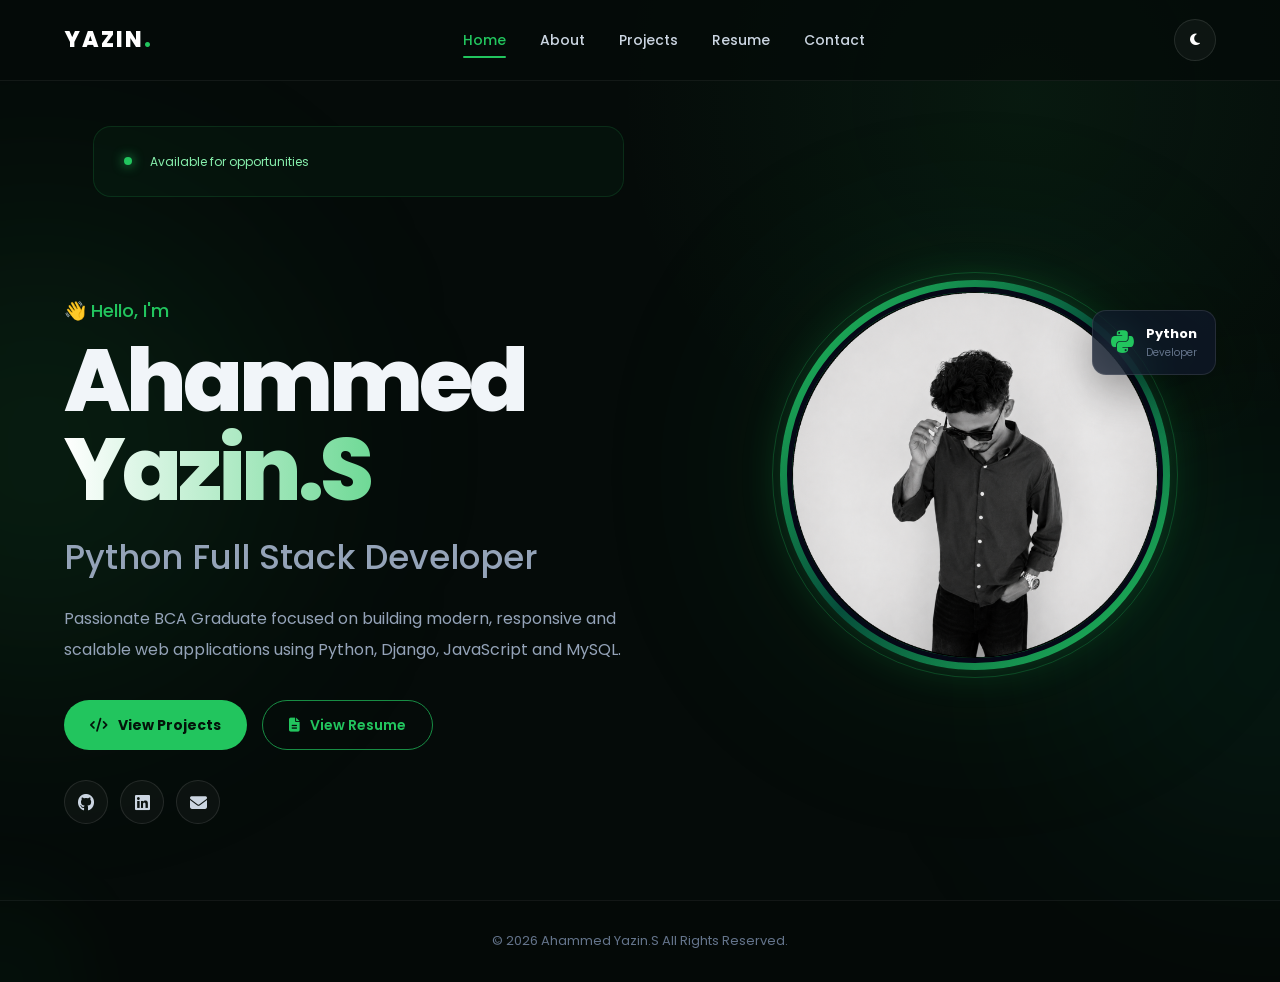
==== commit b11744a6: "mini fix" ====
--- a/index.html
+++ b/index.html
@@ -154,7 +154,7 @@
 
                     Ahammed
 
-                    <span>Yazin S.</span>
+                    <span>Yazin.S</span>
 
                 </h1>
 
@@ -283,7 +283,7 @@
 
         <p>
 
-            © 2026 Ahammed Yazin S.
+            © 2026 Ahammed Yazin.S
             All Rights Reserved.
 
         </p>
--- a/css/style.css
+++ b/css/style.css
@@ -4043,4 +4043,1429 @@
 
     transform: none;
 
+}
+/* ================================
+   CONTACT PAGE
+================================ */
+
+.contact-section {
+    min-height: 100vh;
+    padding: 140px 8% 80px;
+}
+
+.contact-heading {
+    max-width: 700px;
+    margin-bottom: 60px;
+}
+
+.section-tag {
+    color: #22c55e;
+    font-size: 14px;
+    font-weight: 600;
+    letter-spacing: 3px;
+    margin-bottom: 12px;
+}
+
+.contact-heading h1 {
+    font-size: 48px;
+    line-height: 1.2;
+    margin-bottom: 20px;
+}
+
+.contact-heading h1 span {
+    color: #22c55e;
+}
+
+.contact-heading > p:last-child {
+    color: #9ca3af;
+    line-height: 1.8;
+    font-size: 16px;
+}
+
+
+/* Contact Layout */
+
+.contact-container {
+    display: grid;
+    grid-template-columns: 0.8fr 1.2fr;
+    gap: 50px;
+    max-width: 1100px;
+}
+
+
+/* Contact Cards */
+
+.contact-info {
+    display: flex;
+    flex-direction: column;
+    gap: 18px;
+}
+
+.contact-card {
+    display: flex;
+    align-items: center;
+    gap: 18px;
+
+    padding: 22px;
+
+    background: rgba(255,255,255,0.04);
+
+    border: 1px solid rgba(255,255,255,0.08);
+
+    border-radius: 16px;
+
+    transition: 0.3s ease;
+}
+
+.contact-card:hover {
+    transform: translateY(-5px);
+    border-color: #22c55e;
+}
+
+.contact-icon {
+    width: 50px;
+    height: 50px;
+
+    display: flex;
+    align-items: center;
+    justify-content: center;
+
+    border-radius: 12px;
+
+    background: rgba(34,197,94,0.12);
+
+    color: #22c55e;
+
+    font-size: 20px;
+}
+
+.contact-card h3 {
+    margin: 0 0 5px;
+    font-size: 16px;
+}
+
+.contact-card p,
+.contact-card a {
+    margin: 0;
+    color: #9ca3af;
+    text-decoration: none;
+    font-size: 14px;
+}
+
+.contact-card a:hover {
+    color: #22c55e;
+}
+
+
+/* Form */
+
+.contact-form-box {
+    padding: 35px;
+
+    background: rgba(255,255,255,0.04);
+
+    border: 1px solid rgba(255,255,255,0.08);
+
+    border-radius: 20px;
+
+    backdrop-filter: blur(15px);
+}
+
+.contact-form {
+    display: flex;
+    flex-direction: column;
+    gap: 20px;
+}
+
+.form-group {
+    display: flex;
+    flex-direction: column;
+    gap: 8px;
+}
+
+.form-group label {
+    font-size: 14px;
+    font-weight: 500;
+}
+
+.form-group input,
+.form-group textarea {
+    width: 100%;
+
+    box-sizing: border-box;
+
+    padding: 14px 16px;
+
+    border: 1px solid rgba(255,255,255,0.1);
+
+    border-radius: 10px;
+
+    background: rgba(0,0,0,0.2);
+
+    color: white;
+
+    font-family: "Poppins", sans-serif;
+
+    outline: none;
+
+    transition: 0.3s ease;
+}
+
+.form-group input:focus,
+.form-group textarea:focus {
+    border-color: #22c55e;
+
+    box-shadow: 0 0 0 3px rgba(34,197,94,0.08);
+}
+
+.form-group textarea {
+    resize: vertical;
+}
+
+
+/* Button */
+
+.contact-form .btn {
+    border: none;
+
+    cursor: pointer;
+
+    display: inline-flex;
+
+    align-items: center;
+
+    justify-content: center;
+
+    gap: 10px;
+
+    padding: 14px 25px;
+
+    border-radius: 10px;
+
+    background: #22c55e;
+
+    color: #07130b;
+
+    font-family: "Poppins", sans-serif;
+
+    font-weight: 600;
+
+    transition: 0.3s ease;
+}
+
+.contact-form .btn:hover {
+    transform: translateY(-3px);
+
+    box-shadow: 0 10px 30px rgba(34,197,94,0.25);
+}
+
+
+/* Mobile */
+
+@media (max-width: 800px) {
+
+    .contact-section {
+        padding: 120px 6% 60px;
+    }
+
+    .contact-heading h1 {
+        font-size: 36px;
+    }
+
+    .contact-container {
+        grid-template-columns: 1fr;
+    }
+
+    .contact-form-box {
+        padding: 25px;
+    }
+
+}
+
+
+-----------------------------------------------------
+
+
+/* =====================================================
+   PREMIUM PORTFOLIO - MAIN STYLE
+   Ahammed Yazin S
+===================================================== */
+
+
+/* =====================================================
+   RESET
+===================================================== */
+
+* {
+    margin: 0;
+    padding: 0;
+    box-sizing: border-box;
+}
+
+
+html {
+    scroll-behavior: smooth;
+}
+
+
+body {
+    font-family: "Poppins", sans-serif;
+
+    background:
+        radial-gradient(
+            circle at 80% 10%,
+            rgba(34, 197, 94, 0.08),
+            transparent 30%
+        ),
+        #050b09;
+
+    color: #f1f5f9;
+
+    min-height: 100vh;
+
+    line-height: 1.6;
+}
+
+
+a {
+    text-decoration: none;
+    color: inherit;
+}
+
+
+button,
+input,
+textarea {
+    font-family: inherit;
+}
+
+
+img {
+    max-width: 100%;
+    display: block;
+}
+
+
+/* =====================================================
+   NAVIGATION
+===================================================== */
+
+header {
+    position: fixed;
+
+    top: 0;
+    left: 0;
+
+    width: 100%;
+
+    z-index: 1000;
+
+    background:
+        rgba(5, 11, 9, 0.75);
+
+    backdrop-filter: blur(18px);
+
+    border-bottom:
+        1px solid rgba(255, 255, 255, 0.06);
+}
+
+
+nav {
+    width: 90%;
+    max-width: 1200px;
+
+    height: 78px;
+
+    margin: auto;
+
+    display: flex;
+
+    align-items: center;
+
+    justify-content: space-between;
+}
+
+
+.logo {
+    font-size: 22px;
+
+    font-weight: 800;
+
+    letter-spacing: 2px;
+
+    color: #ffffff;
+}
+
+
+.logo span {
+    color: #22c55e;
+}
+
+
+nav ul {
+    display: flex;
+
+    align-items: center;
+
+    gap: 35px;
+
+    list-style: none;
+}
+
+
+nav ul li a {
+    position: relative;
+
+    color: #94a3b8;
+
+    font-size: 12px;
+
+    font-weight: 500;
+
+    transition: 0.3s ease;
+}
+
+
+nav ul li a:hover,
+nav ul li a.active {
+    color: #22c55e;
+}
+
+
+nav ul li a::after {
+    content: "";
+
+    position: absolute;
+
+    left: 0;
+    bottom: -8px;
+
+    width: 0;
+    height: 2px;
+
+    background: #22c55e;
+
+    transition: 0.3s ease;
+}
+
+
+nav ul li a:hover::after,
+nav ul li a.active::after {
+    width: 100%;
+}
+
+
+/* =====================================================
+   GENERAL
+===================================================== */
+
+main {
+    width: 100%;
+}
+
+
+.section-title {
+    max-width: 720px;
+
+    margin: 0 auto 60px;
+
+    text-align: center;
+}
+
+
+.section-title span {
+    color: #22c55e;
+
+    font-size: 11px;
+
+    font-weight: 700;
+
+    letter-spacing: 3px;
+}
+
+
+.section-title h1 {
+    margin-top: 12px;
+
+    font-size: 46px;
+
+    line-height: 1.2;
+
+    font-weight: 700;
+}
+
+
+.section-title p {
+    margin-top: 18px;
+
+    color: #94a3b8;
+
+    font-size: 14px;
+
+    line-height: 1.8;
+}
+
+
+/* =====================================================
+   BUTTON
+===================================================== */
+
+.btn {
+    display: inline-flex;
+
+    align-items: center;
+
+    justify-content: center;
+
+    gap: 10px;
+
+    padding: 13px 24px;
+
+    border: none;
+
+    border-radius: 10px;
+
+    background: #22c55e;
+
+    color: #03120a;
+
+    font-size: 12px;
+
+    font-weight: 700;
+
+    cursor: pointer;
+
+    transition: 0.3s ease;
+}
+
+
+.btn:hover {
+    background: #16a34a;
+
+    color: #ffffff;
+
+    transform: translateY(-3px);
+
+    box-shadow:
+        0 12px 35px
+        rgba(34, 197, 94, 0.25);
+}
+
+
+/* =====================================================
+   CONTACT PAGE
+===================================================== */
+
+.contact-section {
+
+    min-height: 100vh;
+
+    width: 90%;
+
+    max-width: 1200px;
+
+    margin: auto;
+
+    padding:
+
+        150px
+        0
+        90px;
+}
+
+
+/* =====================================================
+   CONTACT LAYOUT
+===================================================== */
+
+.contact-container {
+
+    display: grid;
+
+    grid-template-columns:
+
+        0.8fr
+        1.2fr;
+
+    gap: 55px;
+
+    align-items: start;
+}
+
+
+/* =====================================================
+   CONTACT INFORMATION
+===================================================== */
+
+.contact-info {
+
+    display: flex;
+
+    flex-direction: column;
+
+    gap: 16px;
+}
+
+
+.contact-card {
+
+    display: flex;
+
+    align-items: center;
+
+    gap: 18px;
+
+    padding: 21px;
+
+    border-radius: 17px;
+
+    background:
+        linear-gradient(
+            145deg,
+            rgba(255, 255, 255, 0.055),
+            rgba(255, 255, 255, 0.015)
+        );
+
+    border:
+        1px solid
+        rgba(255, 255, 255, 0.07);
+
+    backdrop-filter: blur(15px);
+
+    transition:
+        transform 0.3s ease,
+        border-color 0.3s ease,
+        background 0.3s ease;
+}
+
+
+.contact-card:hover {
+
+    transform:
+        translateY(-5px);
+
+    border-color:
+        rgba(34, 197, 94, 0.45);
+
+    background:
+        rgba(34, 197, 94, 0.04);
+
+    box-shadow:
+        0 15px 40px
+        rgba(0, 0, 0, 0.2);
+}
+
+
+.contact-card > i {
+
+    width: 48px;
+
+    height: 48px;
+
+    flex-shrink: 0;
+
+    display: flex;
+
+    align-items: center;
+
+    justify-content: center;
+
+    border-radius: 13px;
+
+    background:
+        rgba(34, 197, 94, 0.10);
+
+    color: #22c55e;
+
+    font-size: 17px;
+
+    transition: 0.3s ease;
+}
+
+
+.contact-card:hover > i {
+
+    background: #22c55e;
+
+    color: #03120a;
+
+    transform:
+        rotate(-5deg)
+        scale(1.05);
+}
+
+
+.contact-card h3 {
+
+    margin-bottom: 3px;
+
+    font-size: 14px;
+
+    font-weight: 600;
+}
+
+
+.contact-card p,
+.contact-card a {
+
+    color: #94a3b8;
+
+    font-size: 11px;
+
+    transition: 0.3s ease;
+}
+
+
+.contact-card a:hover {
+
+    color: #22c55e;
+}
+
+
+/* =====================================================
+   CONTACT FORM CONTAINER
+===================================================== */
+
+.contact-form-container {
+
+    padding: 34px;
+
+    border-radius: 22px;
+
+    background:
+        linear-gradient(
+            145deg,
+            rgba(255, 255, 255, 0.06),
+            rgba(255, 255, 255, 0.018)
+        );
+
+    border:
+        1px solid
+        rgba(255, 255, 255, 0.08);
+
+    backdrop-filter: blur(20px);
+
+    box-shadow:
+        0 25px 80px
+        rgba(0, 0, 0, 0.25);
+
+    position: relative;
+
+    overflow: hidden;
+}
+
+
+/* Green glow */
+
+.contact-form-container::before {
+
+    content: "";
+
+    position: absolute;
+
+    width: 180px;
+
+    height: 180px;
+
+    top: -100px;
+
+    right: -80px;
+
+    border-radius: 50%;
+
+    background:
+        rgba(34, 197, 94, 0.12);
+
+    filter: blur(50px);
+
+    pointer-events: none;
+}
+
+
+/* =====================================================
+   FORM
+===================================================== */
+
+.contact-form {
+
+    position: relative;
+
+    z-index: 2;
+
+    display: flex;
+
+    flex-direction: column;
+
+    gap: 19px;
+}
+
+
+.form-group {
+
+    display: flex;
+
+    flex-direction: column;
+
+    gap: 7px;
+}
+
+
+.form-group label {
+
+    color: #cbd5e1;
+
+    font-size: 10px;
+
+    font-weight: 600;
+
+    letter-spacing: 0.3px;
+}
+
+
+.form-group input,
+.form-group textarea {
+
+    width: 100%;
+
+    border: 1px solid
+        rgba(255, 255, 255, 0.08);
+
+    border-radius: 11px;
+
+    outline: none;
+
+    background:
+        rgba(0, 0, 0, 0.20);
+
+    color: #f8fafc;
+
+    font-size: 11px;
+
+    padding: 13px 15px;
+
+    transition:
+        border-color 0.3s ease,
+        box-shadow 0.3s ease,
+        background 0.3s ease;
+}
+
+
+.form-group input {
+
+    height: 48px;
+}
+
+
+.form-group textarea {
+
+    min-height: 135px;
+
+    resize: vertical;
+
+    line-height: 1.7;
+}
+
+
+.form-group input::placeholder,
+.form-group textarea::placeholder {
+
+    color: #475569;
+}
+
+
+.form-group input:focus,
+.form-group textarea:focus {
+
+    border-color: #22c55e;
+
+    background:
+        rgba(34, 197, 94, 0.025);
+
+    box-shadow:
+        0 0 0 3px
+        rgba(34, 197, 94, 0.08);
+}
+
+
+/* =====================================================
+   FORM BUTTON
+===================================================== */
+
+.contact-form .btn {
+
+    width: 100%;
+
+    height: 49px;
+
+    margin-top: 3px;
+}
+
+
+.contact-form .btn i {
+
+    font-size: 11px;
+
+    transition: 0.3s ease;
+}
+
+
+.contact-form .btn:hover i {
+
+    transform:
+        translateX(4px);
+}
+
+
+/* =====================================================
+   FOOTER
+===================================================== */
+
+footer {
+
+    padding: 30px 20px;
+
+    text-align: center;
+
+    border-top:
+        1px solid
+        rgba(255, 255, 255, 0.06);
+
+    color: #64748b;
+
+    font-size: 10px;
+
+    background:
+        rgba(0, 0, 0, 0.15);
+}
+
+
+/* =====================================================
+   MOBILE
+===================================================== */
+
+@media (max-width: 850px) {
+
+    nav {
+
+        height: 70px;
+    }
+
+
+    nav ul {
+
+        gap: 18px;
+    }
+
+
+    .contact-container {
+
+        grid-template-columns: 1fr;
+
+        gap: 35px;
+    }
+
+
+    .contact-info {
+
+        order: 2;
+    }
+
+
+    .contact-form-container {
+
+        order: 1;
+    }
+
+}
+
+
+@media (max-width: 600px) {
+
+    nav {
+
+        width: 92%;
+    }
+
+
+    nav ul {
+
+        gap: 12px;
+    }
+
+
+    nav ul li a {
+
+        font-size: 9px;
+    }
+
+
+    .logo {
+
+        font-size: 18px;
+    }
+
+
+    .contact-section {
+
+        width: 92%;
+
+        padding-top: 120px;
+
+        padding-bottom: 60px;
+    }
+
+
+    .section-title {
+
+        margin-bottom: 40px;
+    }
+
+
+    .section-title h1 {
+
+        font-size: 32px;
+    }
+
+
+    .section-title p {
+
+        font-size: 12px;
+    }
+
+
+    .contact-form-container {
+
+        padding: 22px 18px;
+
+        border-radius: 17px;
+    }
+
+
+    .contact-card {
+
+        padding: 17px;
+    }
+
+
+    .contact-card > i {
+
+        width: 42px;
+
+        height: 42px;
+
+        font-size: 15px;
+    }
+
+}
+
+
+/* =====================================================
+   VERY SMALL SCREEN
+===================================================== */
+
+@media (max-width: 400px) {
+
+    nav ul {
+
+        gap: 8px;
+    }
+
+
+    nav ul li a {
+
+        font-size: 8px;
+    }
+
+
+    .section-title h1 {
+
+        font-size: 28px;
+    }
+
+}
+/* ===== CONTACT INPUT THEME ===== */
+
+.contact-form input,
+.contact-form textarea {
+    width: 100%;
+    box-sizing: border-box;
+    padding: 16px 18px;
+
+    background: rgba(5, 15, 12, 0.85);
+    color: #ffffff;
+
+    border: 1px solid rgba(255, 255, 255, 0.15);
+    border-radius: 14px;
+
+    font-family: "Poppins", sans-serif;
+    font-size: 16px;
+
+    outline: none;
+}
+
+/* Placeholder */
+
+.contact-form input::placeholder,
+.contact-form textarea::placeholder {
+    color: #84958f;
+}
+
+/* Clicked / active field */
+
+.contact-form input:focus,
+.contact-form textarea:focus {
+    background: rgba(5, 20, 14, 0.95);
+
+    border-color: #00e676;
+
+    box-shadow: 0 0 20px rgba(0, 230, 118, 0.15);
+}
+
+/* Message box */
+
+.contact-form textarea {
+    min-height: 180px;
+    resize: vertical;
+}
+
+/* Labels */
+
+.contact-form label {
+    color: #dce7e3;
+    font-weight: 600;
+}
+/* =================================
+   PREMIUM CONTACT FORM FIELDS
+================================= */
+
+.contact-form input,
+.contact-form textarea {
+    width: 100%;
+    box-sizing: border-box;
+
+    background: rgba(5, 15, 12, 0.75) !important;
+    color: #f1f5f9 !important;
+
+    border: 1px solid rgba(255, 255, 255, 0.12) !important;
+    border-radius: 14px;
+
+    padding: 16px 18px;
+
+    font-family: "Poppins", sans-serif;
+    font-size: 16px;
+
+    outline: none;
+
+    transition: all 0.3s ease;
+}
+
+/* Placeholder */
+
+.contact-form input::placeholder,
+.contact-form textarea::placeholder {
+    color: #8fa39e;
+}
+
+/* When clicking inside the field */
+
+.contact-form input:focus,
+.contact-form textarea:focus {
+    border-color: #00e676 !important;
+
+    background: rgba(5, 20, 14, 0.9) !important;
+
+    box-shadow:
+        0 0 0 3px rgba(0, 230, 118, 0.08),
+        0 0 25px rgba(0, 230, 118, 0.12);
+}
+
+/* Message box */
+
+.contact-form textarea {
+    min-height: 180px;
+    resize: vertical;
+}
+
+/* Labels */
+
+.contact-form label {
+    display: block;
+
+    color: #d8e4df;
+
+    font-size: 14px;
+    font-weight: 600;
+
+    margin-bottom: 10px;
+}
+
+/* ==========================================
+   PREMIUM MOBILE RESPONSIVE DESIGN
+========================================== */
+
+@media (max-width: 768px) {
+
+    body {
+        overflow-x: hidden;
+    }
+
+    /* NAVIGATION */
+
+    header {
+        width: 100%;
+    }
+
+    nav {
+        padding: 15px 28px;
+    }
+
+    .logo {
+        font-size: 20px;
+    }
+
+    nav ul {
+        display: none;
+    }
+
+    /* MOBILE HERO */
+
+    .hero {
+        min-height: auto;
+        padding: 60px 20px 80px;
+        display: flex;
+        flex-direction: column;
+        align-items: center;
+        text-align: center;
+    }
+
+    .hero-image {
+        width: 280px;
+        height: 280px;
+        margin: 0 auto 60px;
+    }
+
+    .hero-image img {
+        width: 100%;
+        height: 100%;
+        object-fit: cover;
+    }
+
+    .hero-text {
+        width: 100%;
+        max-width: 500px;
+    }
+
+    .hero-text h3 {
+        font-size: 18px;
+        margin-bottom: 12px;
+    }
+
+    .hero-text h1 {
+        font-size: clamp(42px, 12vw, 64px);
+        line-height: 1;
+        margin-bottom: 20px;
+    }
+
+    .hero-text h2 {
+        font-size: 20px;
+        margin-bottom: 25px;
+    }
+
+    .hero-text p {
+        font-size: 15px;
+        line-height: 1.8;
+    }
+
+    /* BUTTONS */
+
+    .hero-text .btn,
+    .hero-text .btn-outline {
+        width: 100%;
+        max-width: 410px;
+        box-sizing: border-box;
+        margin: 8px auto;
+        display: block;
+        text-align: center;
+    }
+
+    /* SOCIAL ICONS */
+
+    .social-links {
+        justify-content: center;
+        margin-top: 30px;
+    }
+
+    /* FOOTER */
+
+    footer {
+        text-align: center;
+        padding: 30px 20px;
+    }
+}
+/* =========================================
+   MOBILE RESPONSIVE FIX
+   ========================================= */
+
+@media screen and (max-width: 768px) {
+
+    html,
+    body {
+        width: 100%;
+        max-width: 100%;
+        overflow-x: hidden;
+        margin: 0;
+        padding: 0;
+    }
+
+    * {
+        box-sizing: border-box;
+    }
+
+    /* Header */
+    header,
+    nav {
+        width: 100%;
+        max-width: 100%;
+    }
+
+    nav {
+        padding: 18px 20px;
+    }
+
+    /* Main content */
+    main,
+    section {
+        width: 100%;
+        max-width: 100%;
+    }
+
+    /* Hero */
+    .hero {
+        width: 100%;
+        max-width: 100%;
+        min-height: auto;
+        padding: 70px 20px 50px;
+
+        display: flex;
+        flex-direction: column;
+        align-items: center;
+        justify-content: center;
+    }
+
+    .hero-image {
+        width: 100%;
+        max-width: 100%;
+        display: flex;
+        justify-content: center;
+        align-items: center;
+        margin: 0 auto 50px;
+    }
+
+    .hero-image img {
+        width: 250px;
+        height: 250px;
+        max-width: 80vw;
+        object-fit: cover;
+    }
+
+    .hero-text {
+        width: 100%;
+        max-width: 100%;
+        padding: 0 5px;
+        text-align: center;
+        margin: 0 auto;
+    }
+
+    .hero-text h1 {
+        font-size: clamp(38px, 11vw, 52px);
+        line-height: 1.05;
+        word-break: normal;
+    }
+
+    .hero-text h2 {
+        font-size: 22px;
+        line-height: 1.4;
+    }
+
+    .hero-text p {
+        width: 100%;
+        max-width: 500px;
+        margin: 20px auto;
+        font-size: 15px;
+        line-height: 1.8;
+    }
+
+    /* Buttons */
+    .hero-text .btn,
+    .hero-text .btn-outline {
+        width: 100%;
+        max-width: 390px;
+        margin: 8px auto;
+        display: block;
+    }
+
+    /* Social icons */
+    .social-links {
+        width: 100%;
+        display: flex;
+        justify-content: center;
+    }
+
+    /* Availability badge */
+    .availability {
+        width: 100%;
+        max-width: 390px;
+        margin: 0 auto 70px;
+    }
+
+    /* Footer */
+    footer {
+        width: 100%;
+        max-width: 100%;
+        text-align: center;
+    }
+
+}
+
+
+/* =========================================
+   EXTRA SMALL PHONES
+   ========================================= */
+
+@media screen and (max-width: 480px) {
+
+    nav {
+        padding: 16px 18px;
+    }
+
+    .hero {
+        padding: 55px 18px 40px;
+    }
+
+    .hero-image {
+        margin-bottom: 45px;
+    }
+
+    .hero-image img {
+        width: 230px;
+        height: 230px;
+    }
+
+    .hero-text h1 {
+        font-size: 42px;
+    }
+
+    .hero-text h2 {
+        font-size: 20px;
+    }
+
+    .hero-text p {
+        font-size: 14px;
+        line-height: 1.7;
+    }
+
+    .hero-text .btn,
+    .hero-text .btn-outline {
+        max-width: 100%;
+    }
 }
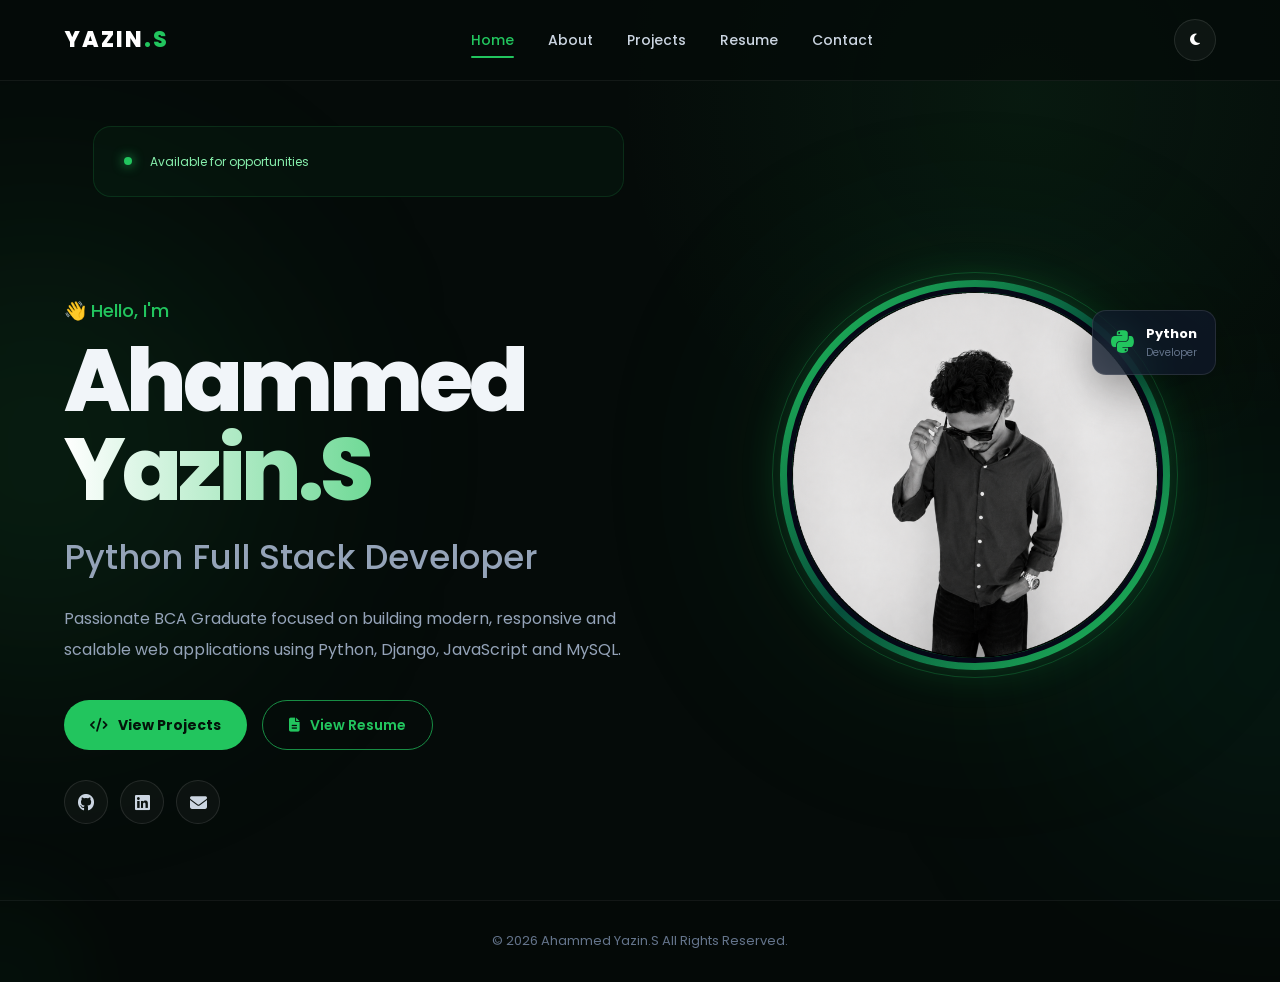
==== commit 6453b4e2: "logo fix" ====
--- a/index.html
+++ b/index.html
@@ -58,7 +58,7 @@
             <a href="index.html"
                class="logo">
 
-                YAZIN<span>.</span>
+                YAZIN<span>.S</span>
 
             </a>
 
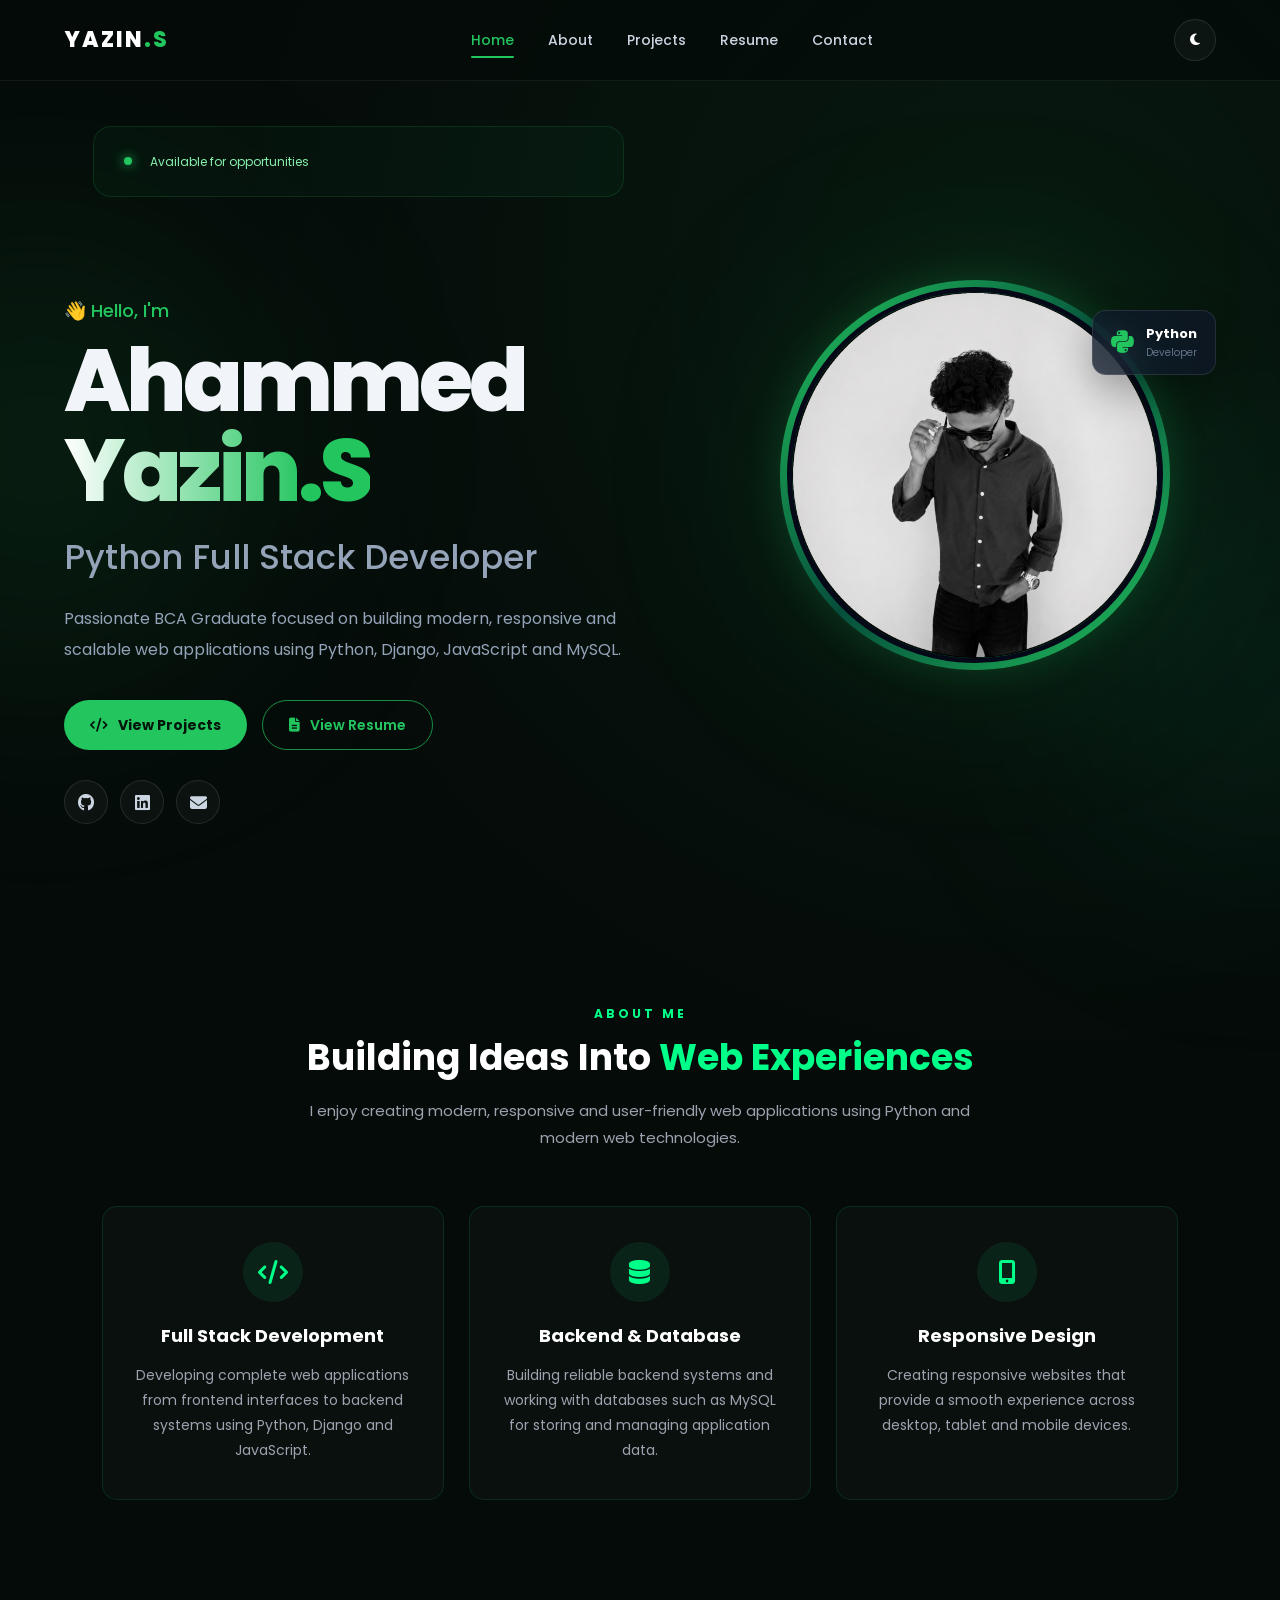
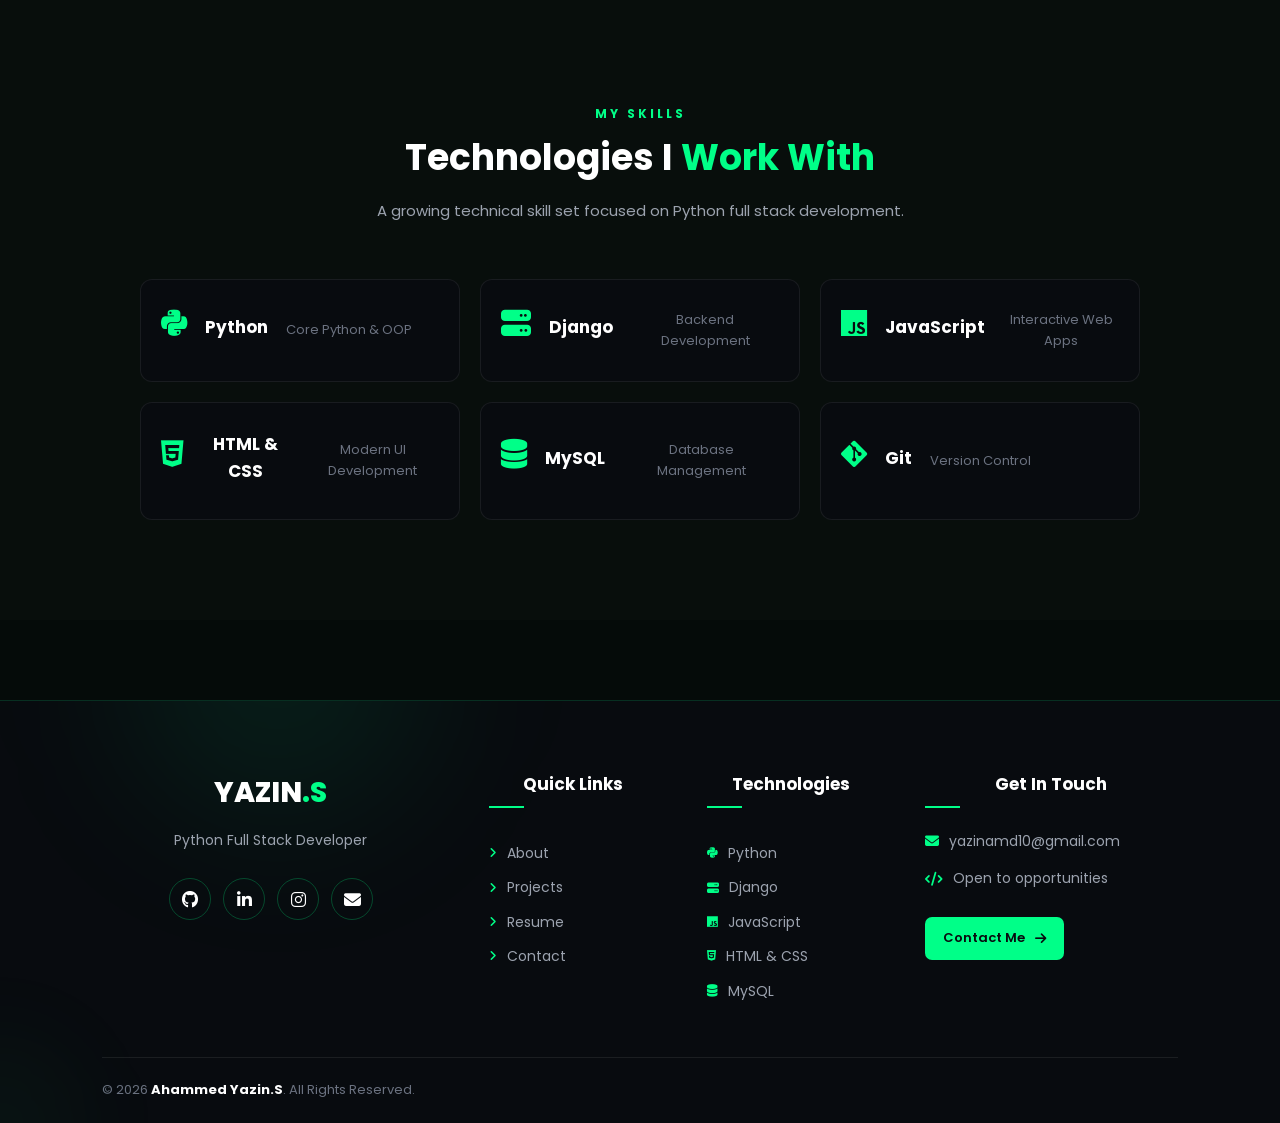
==== commit 98117791: "footer and index anm" ====
--- a/index.html
+++ b/index.html
@@ -11,7 +11,8 @@
     <meta name="description"
           content="Ahammed Yazin S - Python Full Stack Developer Portfolio">
 
-    <title>Ahammed Yazin S | Python Full Stack Developer</title>
+    <title>Ahammed Yazin S</title>
+    <link rel="icon" type="image/png" href="./images/yazinlogo.png">
 
 
     <!-- Google Font -->
@@ -270,25 +271,300 @@
 
 
         </section>
+        <!-- =================================
+     ABOUT SECTION
+================================== -->
+
+<section class="home-about">
+
+    <div class="section-heading">
+        <span>ABOUT ME</span>
+        <h2>Building Ideas Into <strong>Web Experiences</strong></h2>
+        <p>
+            I enjoy creating modern, responsive and user-friendly
+            web applications using Python and modern web technologies.
+        </p>
+    </div>
+
+    <div class="about-grid">
+
+        <div class="about-card">
+            <i class="fas fa-code"></i>
+
+            <h3>Full Stack Development</h3>
+
+            <p>
+                Developing complete web applications from
+                frontend interfaces to backend systems using
+                Python, Django and JavaScript.
+            </p>
+        </div>
+
+
+        <div class="about-card">
+            <i class="fas fa-database"></i>
+
+            <h3>Backend & Database</h3>
+
+            <p>
+                Building reliable backend systems and working
+                with databases such as MySQL for storing and
+                managing application data.
+            </p>
+        </div>
+
+
+        <div class="about-card">
+            <i class="fas fa-mobile-screen-button"></i>
+
+            <h3>Responsive Design</h3>
+
+            <p>
+                Creating responsive websites that provide a
+                smooth experience across desktop, tablet
+                and mobile devices.
+            </p>
+        </div>
+
+    </div>
+
+</section>
+
+
+<!-- =================================
+     SKILLS SECTION
+================================== -->
+
+<section class="home-skills">
+
+    <div class="section-heading">
+
+        <span>MY SKILLS</span>
+
+        <h2>
+            Technologies I <strong>Work With</strong>
+        </h2>
+
+        <p>
+            A growing technical skill set focused on
+            Python full stack development.
+        </p>
+
+    </div>
+
+
+    <div class="skills-grid">
+
+        <div class="skill-card">
+            <i class="fab fa-python"></i>
+            <h3>Python</h3>
+            <p>Core Python & OOP</p>
+        </div>
+
+        <div class="skill-card">
+            <i class="fas fa-server"></i>
+            <h3>Django</h3>
+            <p>Backend Development</p>
+        </div>
+
+        <div class="skill-card">
+            <i class="fab fa-js"></i>
+            <h3>JavaScript</h3>
+            <p>Interactive Web Apps</p>
+        </div>
+
+        <div class="skill-card">
+            <i class="fab fa-html5"></i>
+            <h3>HTML & CSS</h3>
+            <p>Modern UI Development</p>
+        </div>
+
+        <div class="skill-card">
+            <i class="fas fa-database"></i>
+            <h3>MySQL</h3>
+            <p>Database Management</p>
+        </div>
+
+        <div class="skill-card">
+            <i class="fab fa-git-alt"></i>
+            <h3>Git</h3>
+            <p>Version Control</p>
+        </div>
+
+    </div>
+
+</section>
+
+
+
 
     </main>
 
-
-
-    <!-- =================================
-         FOOTER
-    ================================== -->
-
-    <footer>
+<!-- =================================
+     FOOTER
+================================== -->
+
+<footer class="footer">
+
+    <div class="footer-container">
+
+        <!-- BRAND -->
+        <div class="footer-brand">
+
+            <a href="index.html" class="footer-logo">
+                YAZIN<span>.S</span>
+            </a>
+
+            <p>
+                Python Full Stack Developer
+            </p>
+
+            <div class="footer-socials">
+
+                <a href="https://github.com/AHAMMED-YAZIN-S"
+                   target="_blank"
+                   aria-label="GitHub">
+
+                    <i class="fab fa-github"></i>
+
+                </a>
+
+                <a href="https://www.linkedin.com/in/ahammed-yazin-a569383a9"
+                   target="_blank"
+                   aria-label="LinkedIn">
+
+                    <i class="fab fa-linkedin-in"></i>
+
+                </a>
+
+                
+                <a href="https://www.instagram.com/yazin_.__?igsh=d2FpMG9qMTVibnB0"
+                   aria-label="instagram">
+
+                    <i class="fa-brands fa-instagram"></i>
+
+                </a>
+
+                <a href="mailto:yazinamd10@gmail.com"
+                   aria-label="Email">
+
+                    <i class="fas fa-envelope"></i>
+                </a>
+
+                
+
+            </div>
+
+        </div>
+
+
+        <!-- QUICK LINKS -->
+        <div class="footer-links">
+
+            <h3>Quick Links</h3>
+
+            <!-- <a href="index.html">
+                <i class="fas fa-angle-right"></i>
+                Home
+            </a> -->
+
+            <a href="about.html">
+                <i class="fas fa-angle-right"></i>
+                About
+            </a>
+
+            <a href="projects.html">
+                <i class="fas fa-angle-right"></i>
+                Projects
+            </a>
+
+            <a href="resume.html">
+                <i class="fas fa-angle-right"></i>
+                Resume
+            </a>
+
+            <a href="contact.html">
+                <i class="fas fa-angle-right"></i>
+                Contact
+            </a>
+
+        </div>
+
+
+        <!-- TECHNOLOGIES -->
+        <div class="footer-links">
+
+            <h3>Technologies</h3>
+
+            <a href="#">
+                <i class="fab fa-python"></i>
+                Python
+            </a>
+
+            <a href="#">
+                <i class="fas fa-server"></i>
+                Django
+            </a>
+
+            <a href="#">
+                <i class="fab fa-js"></i>
+                JavaScript
+            </a>
+
+            <a href="#">
+                <i class="fab fa-html5"></i>
+                HTML & CSS
+            </a>
+
+            <a href="#">
+                <i class="fas fa-database"></i>
+                MySQL
+            </a>
+
+        </div>
+
+
+        <!-- CONTACT -->
+        <div class="footer-contact">
+
+            <h3>Get In Touch</h3>
+
+            <p>
+                <i class="fas fa-envelope"></i>
+                <a href="mailto:yazinamd10@gmail.com">
+                    yazinamd10@gmail.com
+                </a>
+            </p>
+
+            <p>
+                <i class="fas fa-code"></i>
+                Open to opportunities
+            </p>
+
+            <a href="contact.html" class="footer-btn">
+                Contact Me
+                <i class="fas fa-arrow-right"></i>
+            </a>
+
+        </div>
+
+    </div>
+
+
+    <!-- FOOTER BOTTOM -->
+
+    <div class="footer-bottom">
 
         <p>
-
-            © 2026 Ahammed Yazin.S
+            © 2026 <strong>Ahammed Yazin.S</strong>.
             All Rights Reserved.
-
         </p>
 
-    </footer>
+
+    </div>
+
+</footer>
+
 
 
 
--- a/css/style.css
+++ b/css/style.css
@@ -867,37 +867,738 @@
     font-size: 10px;
 
 }
-
-
-/* =====================================================
-   21. FOOTER
-===================================================== */
-
-footer {
-
+/* =================================
+   FOOTER
+================================= */
+
+.footer {
     position: relative;
 
-    z-index: 5;
-
-    padding: 30px 20px;
+    width: 100%;
+
+    background: #080b0f;
+    color: #ffffff;
+
+    padding: 70px 8% 0;
+
+    margin-top: 80px;
+
+    border-top: 1px solid rgba(0, 255, 136, 0.15);
+
+    overflow: hidden;
+}
+
+
+/* =================================
+   GREEN GLOW
+================================= */
+
+.footer::before {
+    content: "";
+
+    position: absolute;
+
+    width: 300px;
+    height: 300px;
+
+    top: -180px;
+    left: 10%;
+
+    background: rgba(0, 255, 136, 0.08);
+
+    border-radius: 50%;
+
+    filter: blur(80px);
+
+    pointer-events: none;
+}
+
+
+/* =================================
+   FOOTER CONTAINER
+================================= */
+
+.footer-container {
+    position: relative;
+
+    z-index: 2;
+
+    width: 100%;
+    max-width: 1200px;
+
+    margin: 0 auto;
+
+    display: grid;
+
+    grid-template-columns:
+        2fr 1fr 1fr 1.5fr;
+
+    gap: 50px;
+
+    align-items: start;
+}
+
+
+/* =================================
+   BRAND
+================================= */
+
+.footer-brand {
+    display: flex;
+
+    flex-direction: column;
+
+    align-items: center;
 
     text-align: center;
 
-    border-top: 1px solid rgba(255, 255, 255, 0.06);
-
-    background: #030712;
-
-}
-
-
-footer p {
-
-    color: #64748b;
+    width: 100%;
+}
+
+
+/* =================================
+   FOOTER LOGO
+================================= */
+
+.footer-logo {
+    display: inline-block;
+
+    font-size: 28px;
+
+    font-weight: 800;
+
+    color: #ffffff;
+
+    text-decoration: none;
+
+    text-align: center;
+
+    margin-bottom: 12px;
+
+    transition: all 0.3s ease;
+}
+
+.footer-logo span {
+    color: #00ff88;
+}
+
+.footer-logo:hover {
+    color: #00ff88;
+
+    transform: translateY(-2px);
+}
+
+
+/* =================================
+   BRAND DESCRIPTION
+================================= */
+
+.footer-brand p {
+    width: 100%;
+
+    max-width: 360px;
+
+    color: #9ca3af;
+
+    font-size: 14px;
+
+    line-height: 1.8;
+
+    text-align: center;
+
+    margin: 0 auto 25px;
+}
+
+
+/* =================================
+   SOCIAL ICONS
+================================= */
+
+.footer-socials {
+    width: 100%;
+
+    display: flex;
+
+    align-items: center;
+
+    justify-content: center;
+
+    gap: 12px;
+
+    margin: 0 auto;
+
+    padding: 0;
+}
+
+
+/* =================================
+   SOCIAL ICON BUTTON
+================================= */
+
+.footer-socials a {
+    width: 42px;
+    height: 42px;
+
+    display: flex;
+
+    align-items: center;
+
+    justify-content: center;
+
+    flex-shrink: 0;
+
+    border: 1px solid
+        rgba(0, 255, 136, 0.25);
+
+    border-radius: 50%;
+
+    color: #ffffff;
+
+    text-decoration: none;
+
+    transition: all 0.3s ease;
+}
+
+
+/* =================================
+   SOCIAL ICON
+================================= */
+
+.footer-socials a i {
+    display: flex;
+
+    align-items: center;
+
+    justify-content: center;
+
+    width: 100%;
+    height: 100%;
+
+    font-size: 17px;
+
+    line-height: 1;
+
+    transition: all 0.3s ease;
+}
+
+
+/* =================================
+   SOCIAL HOVER
+================================= */
+
+.footer-socials a:hover {
+    background: #00ff88;
+
+    border-color: #00ff88;
+
+    color: #080b0f;
+
+    transform:
+        translateY(-6px)
+        scale(1.08);
+
+    box-shadow:
+        0 8px 25px
+        rgba(0, 255, 136, 0.25);
+}
+
+
+/* =================================
+   FOOTER HEADINGS
+================================= */
+
+.footer-links h3,
+.footer-contact h3 {
+    position: relative;
+
+    font-size: 17px;
+
+    color: #ffffff;
+
+    margin: 0 0 22px;
+}
+
+
+/* =================================
+   HEADING UNDERLINE
+================================= */
+
+.footer-links h3::after,
+.footer-contact h3::after {
+    content: "";
+
+    display: block;
+
+    width: 35px;
+
+    height: 2px;
+
+    background: #00ff88;
+
+    margin-top: 8px;
+}
+
+
+/* =================================
+   FOOTER LINKS
+================================= */
+
+.footer-links {
+    display: flex;
+
+    flex-direction: column;
+
+    gap: 12px;
+}
+
+.footer-links a {
+    display: flex;
+
+    align-items: center;
+
+    gap: 10px;
+
+    color: #9ca3af;
+
+    font-size: 14px;
+
+    text-decoration: none;
+
+    transition: all 0.3s ease;
+}
+
+
+/* =================================
+   LINK ICON
+================================= */
+
+.footer-links a i {
+    color: #00ff88;
+
+    font-size: 12px;
+
+    transition: 0.3s ease;
+}
+
+
+/* =================================
+   LINK HOVER
+================================= */
+
+.footer-links a:hover {
+    color: #00ff88;
+
+    transform: translateX(6px);
+}
+
+.footer-links a:hover i {
+    transform: translateX(3px);
+}
+
+
+/* =================================
+   CONTACT
+================================= */
+
+.footer-contact {
+    display: flex;
+
+    flex-direction: column;
+}
+
+.footer-contact p {
+    display: flex;
+
+    align-items: center;
+
+    gap: 10px;
+
+    color: #9ca3af;
+
+    font-size: 14px;
+
+    margin: 0 0 15px;
+}
+
+.footer-contact p i {
+    color: #00ff88;
+
+    flex-shrink: 0;
+}
+
+.footer-contact p a {
+    color: inherit;
+
+    text-decoration: none;
+
+    transition: 0.3s ease;
+}
+
+.footer-contact p a:hover {
+    color: #00ff88;
+}
+
+
+/* =================================
+   CONTACT BUTTON
+================================= */
+
+.footer-btn {
+    display: inline-flex;
+
+    align-items: center;
+
+    justify-content: center;
+
+    gap: 10px;
+
+    width: fit-content;
+
+    margin-top: 12px;
+
+    padding: 11px 18px;
+
+    background: #00ff88;
+
+    color: #080b0f !important;
+
+    border-radius: 7px;
 
     font-size: 13px;
 
-}
-
+    font-weight: 600;
+
+    text-decoration: none;
+
+    transition: all 0.3s ease;
+}
+
+.footer-btn:hover {
+    background: #00e676;
+
+    transform: translateY(-4px);
+
+    box-shadow:
+        0 10px 30px
+        rgba(0, 255, 136, 0.25);
+}
+
+.footer-btn i {
+    transition: 0.3s ease;
+}
+
+.footer-btn:hover i {
+    transform: translateX(5px);
+}
+
+
+/* =================================
+   FOOTER BOTTOM
+================================= */
+
+.footer-bottom {
+    position: relative;
+
+    z-index: 2;
+
+    width: 100%;
+
+    max-width: 1200px;
+
+    margin: 55px auto 0;
+
+    padding: 22px 0;
+
+    border-top:
+        1px solid
+        rgba(255, 255, 255, 0.08);
+
+    display: flex;
+
+    align-items: center;
+
+    justify-content: space-between;
+}
+
+.footer-bottom p {
+    color: #6b7280;
+
+    font-size: 13px;
+
+    margin: 0;
+}
+
+.footer-bottom strong {
+    color: #ffffff;
+}
+
+
+/* =================================
+   BACK TO TOP
+================================= */
+
+.back-to-top {
+    width: 40px;
+    height: 40px;
+
+    display: flex;
+
+    align-items: center;
+
+    justify-content: center;
+
+    background: transparent;
+
+    border:
+        1px solid
+        rgba(0, 255, 136, 0.3);
+
+    border-radius: 7px;
+
+    color: #00ff88;
+
+    text-decoration: none;
+
+    transition: all 0.3s ease;
+}
+
+.back-to-top:hover {
+    background: #00ff88;
+
+    border-color: #00ff88;
+
+    color: #080b0f;
+
+    transform: translateY(-5px);
+
+    box-shadow:
+        0 8px 20px
+        rgba(0, 255, 136, 0.25);
+}
+
+
+/* =================================
+   TABLET
+================================= */
+
+@media (max-width: 1000px) {
+
+    .footer {
+        padding-left: 5%;
+        padding-right: 5%;
+    }
+
+    .footer-container {
+        grid-template-columns:
+            1.5fr 1fr 1fr;
+
+        gap: 40px;
+    }
+
+    .footer-brand {
+        grid-column: 1 / -1;
+
+        margin-bottom: 15px;
+    }
+}
+
+
+/* =================================
+   TABLET SMALL
+================================= */
+
+@media (max-width: 800px) {
+
+    .footer-container {
+        grid-template-columns:
+            1fr 1fr;
+
+        gap: 40px;
+    }
+
+    .footer-brand {
+        grid-column: 1 / -1;
+    }
+
+    .footer-contact {
+        grid-column: 1 / -1;
+    }
+}
+
+
+/* =================================
+   MOBILE
+================================= */
+
+@media (max-width: 600px) {
+
+    .footer {
+        padding: 55px 7% 0;
+
+        margin-top: 60px;
+    }
+
+
+    /* Container */
+
+    .footer-container {
+        display: grid;
+
+        grid-template-columns: 1fr;
+
+        gap: 35px;
+
+        text-align: center;
+    }
+
+
+    /* Brand */
+
+    .footer-brand {
+        grid-column: auto;
+
+        width: 100%;
+
+        align-items: center;
+
+        text-align: center;
+    }
+
+
+    /* Logo */
+
+    .footer-logo {
+        font-size: 26px;
+
+        margin-bottom: 10px;
+    }
+
+
+    /* Description */
+
+    .footer-brand p {
+        width: 100%;
+
+        max-width: 320px;
+
+        text-align: center;
+
+        margin-left: auto;
+
+        margin-right: auto;
+    }
+
+
+    /* Social Icons */
+
+    .footer-socials {
+        width: 100%;
+
+        display: flex;
+
+        justify-content: center;
+
+        align-items: center;
+
+        gap: 12px;
+    }
+
+    .footer-socials a {
+        width: 40px;
+        height: 40px;
+    }
+
+
+    /* Links */
+
+    .footer-links {
+        align-items: center;
+
+        text-align: center;
+    }
+
+    .footer-links h3::after,
+    .footer-contact h3::after {
+        margin-left: auto;
+
+        margin-right: auto;
+    }
+
+    .footer-links a {
+        justify-content: center;
+    }
+
+
+    /* Contact */
+
+    .footer-contact {
+        grid-column: auto;
+
+        align-items: center;
+
+        text-align: center;
+    }
+
+    .footer-contact p {
+        justify-content: center;
+
+        text-align: center;
+    }
+
+    .footer-btn {
+        margin-left: auto;
+
+        margin-right: auto;
+    }
+
+
+    /* Bottom */
+
+    .footer-bottom {
+        flex-direction: column;
+
+        justify-content: center;
+
+        gap: 18px;
+
+        text-align: center;
+
+        margin-top: 40px;
+    }
+
+    .footer-bottom p {
+        text-align: center;
+
+        line-height: 1.7;
+    }
+}
+
+
+/* =================================
+   VERY SMALL MOBILE
+================================= */
+
+@media (max-width: 400px) {
+
+    .footer {
+        padding-left: 5%;
+
+        padding-right: 5%;
+    }
+
+    .footer-socials {
+        gap: 10px;
+    }
+
+    .footer-socials a {
+        width: 38px;
+        height: 38px;
+    }
+
+    .footer-socials a i {
+        font-size: 16px;
+    }
+}
 
 /* =====================================================
    22. MOBILE
@@ -1004,13 +1705,14 @@
     }
 
 
-    .hero-image {
-
-        order: 1;
-
-        min-height: 430px;
-
-    }
+  .hero-image {
+    order: 1;
+    min-height: 0;
+    height: auto;
+    display: flex;
+    align-items: center;
+    justify-content: center;
+}
 
 
     .hero-description {
@@ -5198,113 +5900,9 @@
 
     margin-bottom: 10px;
 }
-
 /* ==========================================
    PREMIUM MOBILE RESPONSIVE DESIGN
-========================================== */
-
-@media (max-width: 768px) {
-
-    body {
-        overflow-x: hidden;
-    }
-
-    /* NAVIGATION */
-
-    header {
-        width: 100%;
-    }
-
-    nav {
-        padding: 15px 28px;
-    }
-
-    .logo {
-        font-size: 20px;
-    }
-
-    nav ul {
-        display: none;
-    }
-
-    /* MOBILE HERO */
-
-    .hero {
-        min-height: auto;
-        padding: 60px 20px 80px;
-        display: flex;
-        flex-direction: column;
-        align-items: center;
-        text-align: center;
-    }
-
-    .hero-image {
-        width: 280px;
-        height: 280px;
-        margin: 0 auto 60px;
-    }
-
-    .hero-image img {
-        width: 100%;
-        height: 100%;
-        object-fit: cover;
-    }
-
-    .hero-text {
-        width: 100%;
-        max-width: 500px;
-    }
-
-    .hero-text h3 {
-        font-size: 18px;
-        margin-bottom: 12px;
-    }
-
-    .hero-text h1 {
-        font-size: clamp(42px, 12vw, 64px);
-        line-height: 1;
-        margin-bottom: 20px;
-    }
-
-    .hero-text h2 {
-        font-size: 20px;
-        margin-bottom: 25px;
-    }
-
-    .hero-text p {
-        font-size: 15px;
-        line-height: 1.8;
-    }
-
-    /* BUTTONS */
-
-    .hero-text .btn,
-    .hero-text .btn-outline {
-        width: 100%;
-        max-width: 410px;
-        box-sizing: border-box;
-        margin: 8px auto;
-        display: block;
-        text-align: center;
-    }
-
-    /* SOCIAL ICONS */
-
-    .social-links {
-        justify-content: center;
-        margin-top: 30px;
-    }
-
-    /* FOOTER */
-
-    footer {
-        text-align: center;
-        padding: 30px 20px;
-    }
-}
-/* =========================================
-   MOBILE RESPONSIVE FIX
-   ========================================= */
+   ========================================== */
 
 @media screen and (max-width: 768px) {
 
@@ -5321,7 +5919,8 @@
         box-sizing: border-box;
     }
 
-    /* Header */
+    /* ================= NAVIGATION ================= */
+
     header,
     nav {
         width: 100%;
@@ -5332,105 +5931,156 @@
         padding: 18px 20px;
     }
 
-    /* Main content */
-    main,
-    section {
-        width: 100%;
-        max-width: 100%;
-    }
-
-    /* Hero */
+    .logo {
+        font-size: 20px;
+    }
+
+    nav ul {
+        display: none;
+    }
+
+    /* ================= HERO ================= */
+
     .hero {
         width: 100%;
         max-width: 100%;
         min-height: auto;
-        padding: 70px 20px 50px;
+
+        padding: 55px 18px 50px;
 
         display: flex;
         flex-direction: column;
         align-items: center;
         justify-content: center;
-    }
+
+        text-align: center;
+    }
+
+    /* ================= PROFILE IMAGE ================= */
 
     .hero-image {
-        width: 100%;
-        max-width: 100%;
+        width: 280px;
+        height: 280px;
+
+        max-width: 80vw;
+        max-height: 80vw;
+
+        margin: 0 auto 55px;
+
         display: flex;
         justify-content: center;
         align-items: center;
-        margin: 0 auto 50px;
+
+        flex-shrink: 0;
     }
 
     .hero-image img {
-        width: 250px;
-        height: 250px;
-        max-width: 80vw;
-        object-fit: cover;
-    }
+        width: 100%;
+        height: 100%;
+
+        max-width: 100%;
+        max-height: 100%;
+
+        object-fit: contain;
+        object-position: center;
+
+        display: block;
+    }
+
+    /* ================= HERO TEXT ================= */
 
     .hero-text {
         width: 100%;
-        max-width: 100%;
+        max-width: 500px;
+
         padding: 0 5px;
+
+        margin: 0 auto;
+
         text-align: center;
-        margin: 0 auto;
+    }
+
+    .hero-text h3 {
+        font-size: 18px;
+        margin-bottom: 12px;
     }
 
     .hero-text h1 {
         font-size: clamp(38px, 11vw, 52px);
         line-height: 1.05;
+
+        margin-bottom: 20px;
+
         word-break: normal;
     }
 
     .hero-text h2 {
-        font-size: 22px;
+        font-size: 20px;
         line-height: 1.4;
+
+        margin-bottom: 25px;
     }
 
     .hero-text p {
         width: 100%;
         max-width: 500px;
+
         margin: 20px auto;
+
         font-size: 15px;
         line-height: 1.8;
     }
 
-    /* Buttons */
+    /* ================= BUTTONS ================= */
+
     .hero-text .btn,
     .hero-text .btn-outline {
         width: 100%;
         max-width: 390px;
+
         margin: 8px auto;
+
         display: block;
-    }
-
-    /* Social icons */
+
+        text-align: center;
+    }
+
+    /* ================= SOCIAL ICONS ================= */
+
     .social-links {
         width: 100%;
+
         display: flex;
         justify-content: center;
-    }
-
-    /* Availability badge */
+
+        margin-top: 30px;
+    }
+
+    /* ================= AVAILABILITY ================= */
+
     .availability {
         width: 100%;
         max-width: 390px;
+
         margin: 0 auto 70px;
     }
 
-    /* Footer */
+    /* ================= FOOTER ================= */
+
     footer {
         width: 100%;
         max-width: 100%;
+
         text-align: center;
-    }
-
-}
-
-
-/* =========================================
+
+        padding: 30px 20px;
+    }
+}
+
+
+/* ==========================================
    EXTRA SMALL PHONES
-   ========================================= */
+   ========================================== */
 
 @media screen and (max-width: 480px) {
 
@@ -5439,18 +6089,29 @@
     }
 
     .hero {
-        padding: 55px 18px 40px;
-    }
-
+        padding: 50px 18px 40px;
+    }
+
+    /* PROFILE IMAGE */
     .hero-image {
+        width: 250px;
+        height: 250px;
+
+        max-width: 75vw;
+        max-height: 75vw;
+
         margin-bottom: 45px;
     }
 
     .hero-image img {
-        width: 230px;
-        height: 230px;
-    }
-
+        width: 100%;
+        height: 100%;
+
+        object-fit: contain;
+        object-position: center;
+    }
+
+    /* TEXT */
     .hero-text h1 {
         font-size: 42px;
     }
@@ -5464,8 +6125,536 @@
         line-height: 1.7;
     }
 
+    /* BUTTONS */
     .hero-text .btn,
     .hero-text .btn-outline {
         max-width: 100%;
     }
+}
+
+/* ==========================================
+   FINAL MOBILE IMAGE FIX
+   ========================================== */
+
+@media (max-width: 600px) {
+
+    .hero-image {
+        min-height: 0 !important;
+        height: auto !important;
+        margin: 0 auto;
+        display: flex;
+        align-items: center;
+        justify-content: center;
+    }
+
+    .profile-wrapper {
+        width: 270px !important;
+        height: 270px !important;
+        max-width: 75vw;
+        max-height: 75vw;
+    }
+
+    .profile-wrapper img {
+        width: 100%;
+        height: 100%;
+        object-fit: cover;
+        object-position: center;
+        border-radius: 50%;
+    }
+}
+
+@media (max-width: 400px) {
+
+    .profile-wrapper {
+        width: 240px !important;
+        height: 240px !important;
+    }
+}
+
+/* =================================
+   HOME SECTIONS
+================================= */
+
+.home-about,
+.home-skills,
+.home-projects,
+.home-cta {
+    position: relative;
+    width: 100%;
+    padding: 100px 8%;
+}
+
+
+/* =================================
+   SECTION HEADING
+================================= */
+
+.section-heading {
+    max-width: 700px;
+    margin: 0 auto 55px;
+    text-align: center;
+}
+
+.section-heading > span,
+.cta-content > span {
+    display: inline-block;
+
+    color: #00ff88;
+
+    font-size: 12px;
+    font-weight: 700;
+
+    letter-spacing: 3px;
+
+    margin-bottom: 12px;
+}
+
+.section-heading h2 {
+    color: #ffffff;
+
+    font-size: 36px;
+    line-height: 1.3;
+
+    margin-bottom: 15px;
+}
+
+.section-heading h2 strong {
+    color: #00ff88;
+}
+
+.section-heading p {
+    color: #9ca3af;
+
+    font-size: 15px;
+    line-height: 1.8;
+}
+
+
+/* =================================
+   ABOUT GRID
+================================= */
+
+.about-grid {
+    max-width: 1200px;
+
+    margin: auto;
+
+    display: grid;
+
+    grid-template-columns:
+        repeat(3, 1fr);
+
+    gap: 25px;
+}
+
+.about-card {
+    padding: 35px 28px;
+
+    background: rgba(255, 255, 255, 0.025);
+
+    border: 1px solid
+        rgba(0, 255, 136, 0.12);
+
+    border-radius: 15px;
+
+    text-align: center;
+
+    transition: all 0.4s ease;
+}
+
+.about-card i {
+    width: 60px;
+    height: 60px;
+
+    display: flex;
+
+    align-items: center;
+    justify-content: center;
+
+    margin: 0 auto 20px;
+
+    border-radius: 50%;
+
+    background: rgba(0, 255, 136, 0.08);
+
+    color: #00ff88;
+
+    font-size: 24px;
+}
+
+.about-card h3 {
+    color: #ffffff;
+
+    font-size: 18px;
+
+    margin-bottom: 12px;
+}
+
+.about-card p {
+    color: #9ca3af;
+
+    font-size: 14px;
+
+    line-height: 1.8;
+}
+
+.about-card:hover {
+    transform: translateY(-8px);
+
+    border-color: rgba(0, 255, 136, 0.4);
+
+    box-shadow:
+        0 15px 40px
+        rgba(0, 255, 136, 0.08);
+}
+
+
+/* =================================
+   SKILLS
+================================= */
+
+.home-skills {
+    background: rgba(255, 255, 255, 0.015);
+}
+
+.skills-grid {
+    max-width: 1000px;
+
+    margin: auto;
+
+    display: grid;
+
+    grid-template-columns:
+        repeat(3, 1fr);
+
+    gap: 20px;
+}
+
+.skill-card {
+    padding: 28px 20px;
+
+    text-align: center;
+
+    background: #080b0f;
+
+    border: 1px solid
+        rgba(255, 255, 255, 0.07);
+
+    border-radius: 12px;
+
+    transition: all 0.3s ease;
+}
+
+.skill-card i {
+    color: #00ff88;
+
+    font-size: 30px;
+
+    margin-bottom: 15px;
+}
+
+.skill-card h3 {
+    color: #ffffff;
+
+    font-size: 17px;
+
+    margin-bottom: 6px;
+}
+
+.skill-card p {
+    color: #6b7280;
+
+    font-size: 13px;
+}
+
+.skill-card:hover {
+    transform: translateY(-6px);
+
+    border-color:
+        rgba(0, 255, 136, 0.35);
+
+    box-shadow:
+        0 12px 30px
+        rgba(0, 255, 136, 0.07);
+}
+
+
+/* =================================
+   PROJECTS
+================================= */
+
+.projects-grid {
+    max-width: 1200px;
+
+    margin: auto;
+
+    display: grid;
+
+    grid-template-columns:
+        repeat(3, 1fr);
+
+    gap: 25px;
+}
+
+.home-project-card {
+    position: relative;
+
+    padding: 30px;
+
+    min-height: 330px;
+
+    background: #080b0f;
+
+    border: 1px solid
+        rgba(255, 255, 255, 0.07);
+
+    border-radius: 15px;
+
+    overflow: hidden;
+
+    transition: all 0.4s ease;
+}
+
+.home-project-card::before {
+    content: "";
+
+    position: absolute;
+
+    width: 150px;
+    height: 150px;
+
+    top: -80px;
+    right: -80px;
+
+    background: rgba(0, 255, 136, 0.08);
+
+    border-radius: 50%;
+
+    filter: blur(30px);
+}
+
+.home-project-card:hover {
+    transform: translateY(-8px);
+
+    border-color:
+        rgba(0, 255, 136, 0.35);
+
+    box-shadow:
+        0 20px 45px
+        rgba(0, 255, 136, 0.08);
+}
+
+.project-icon {
+    width: 55px;
+    height: 55px;
+
+    display: flex;
+
+    align-items: center;
+    justify-content: center;
+
+    background:
+        rgba(0, 255, 136, 0.08);
+
+    border-radius: 12px;
+
+    color: #00ff88;
+
+    font-size: 23px;
+
+    margin-bottom: 25px;
+}
+
+.project-number {
+    color: #00ff88;
+
+    font-size: 12px;
+
+    font-weight: 700;
+
+    letter-spacing: 2px;
+}
+
+.project-content h3 {
+    color: #ffffff;
+
+    font-size: 20px;
+
+    margin: 8px 0 12px;
+}
+
+.project-content p {
+    color: #9ca3af;
+
+    font-size: 14px;
+
+    line-height: 1.8;
+
+    margin-bottom: 20px;
+}
+
+.project-tech {
+    display: flex;
+
+    flex-wrap: wrap;
+
+    gap: 8px;
+}
+
+.project-tech span {
+    padding: 5px 10px;
+
+    background:
+        rgba(0, 255, 136, 0.07);
+
+    border:
+        1px solid
+        rgba(0, 255, 136, 0.15);
+
+    border-radius: 5px;
+
+    color: #00ff88;
+
+    font-size: 11px;
+}
+
+
+/* =================================
+   SECTION BUTTON
+================================= */
+
+.section-button {
+    display: flex;
+
+    justify-content: center;
+
+    margin-top: 45px;
+}
+
+
+/* =================================
+   CTA
+================================= */
+
+.home-cta {
+    padding: 100px 8%;
+}
+
+.cta-content {
+    position: relative;
+
+    max-width: 950px;
+
+    margin: auto;
+
+    padding: 70px 30px;
+
+    text-align: center;
+
+    background:
+        linear-gradient(
+            135deg,
+            rgba(0, 255, 136, 0.08),
+            rgba(255, 255, 255, 0.02)
+        );
+
+    border:
+        1px solid
+        rgba(0, 255, 136, 0.18);
+
+    border-radius: 20px;
+
+    overflow: hidden;
+}
+
+.cta-content h2 {
+    color: #ffffff;
+
+    font-size: 40px;
+
+    margin-bottom: 15px;
+}
+
+.cta-content h2 strong {
+    color: #00ff88;
+}
+
+.cta-content p {
+    max-width: 600px;
+
+    margin: 0 auto 30px;
+
+    color: #9ca3af;
+
+    font-size: 15px;
+
+    line-height: 1.8;
+}
+
+
+/* =================================
+   HOME RESPONSIVE
+================================= */
+
+@media (max-width: 900px) {
+
+    .about-grid,
+    .projects-grid {
+        grid-template-columns:
+            repeat(2, 1fr);
+    }
+
+    .skills-grid {
+        grid-template-columns:
+            repeat(2, 1fr);
+    }
+
+    .section-heading h2 {
+        font-size: 32px;
+    }
+}
+
+
+@media (max-width: 600px) {
+
+    .home-about,
+    .home-skills,
+    .home-projects,
+    .home-cta {
+        padding: 70px 7%;
+    }
+
+    .about-grid,
+    .skills-grid,
+    .projects-grid {
+        grid-template-columns: 1fr;
+    }
+
+    .section-heading {
+        margin-bottom: 40px;
+    }
+
+    .section-heading h2 {
+        font-size: 27px;
+    }
+
+    .section-heading p {
+        font-size: 14px;
+    }
+
+    .about-card {
+        padding: 30px 22px;
+    }
+
+    .home-project-card {
+        min-height: auto;
+    }
+
+    .cta-content {
+        padding: 50px 20px;
+    }
+
+    .cta-content h2 {
+        font-size: 30px;
+    }
 }
--- a/css/animation.css
+++ b/css/animation.css
@@ -433,4 +433,1759 @@
 
     }
 
+}
+
+/* =================================
+   GLOBAL ANIMATIONS
+================================= */
+
+
+/* =================================
+   FOOTER ENTRANCE
+================================= */
+
+.footer-container {
+    animation: footerReveal 1s ease both;
+}
+
+@keyframes footerReveal {
+
+    from {
+        opacity: 0;
+
+        transform:
+            translateY(40px);
+    }
+
+    to {
+        opacity: 1;
+
+        transform:
+            translateY(0);
+    }
+
+}
+
+
+/* =================================
+   FOOTER LOGO
+================================= */
+
+.footer-logo {
+    animation:
+        logoFloat 4s ease-in-out infinite;
+}
+
+@keyframes logoFloat {
+
+    0%,
+    100% {
+        transform: translateY(0);
+    }
+
+    50% {
+        transform: translateY(-3px);
+    }
+
+}
+
+
+/* =================================
+   GREEN GLOW
+================================= */
+
+.footer::before {
+    animation:
+        glowMove 8s ease-in-out infinite;
+}
+
+@keyframes glowMove {
+
+    0% {
+        transform:
+            translateX(-30px)
+            scale(1);
+    }
+
+    50% {
+        transform:
+            translateX(80px)
+            scale(1.15);
+    }
+
+    100% {
+        transform:
+            translateX(-30px)
+            scale(1);
+    }
+
+}
+
+
+/* =================================
+   SOCIAL ICONS
+================================= */
+
+.footer-socials a {
+    animation:
+        socialAppear 0.7s ease both;
+}
+
+.footer-socials a:nth-child(1) {
+    animation-delay: 0.1s;
+}
+
+.footer-socials a:nth-child(2) {
+    animation-delay: 0.2s;
+}
+
+.footer-socials a:nth-child(3) {
+    animation-delay: 0.3s;
+}
+
+@keyframes socialAppear {
+
+    from {
+        opacity: 0;
+
+        transform:
+            translateY(15px)
+            scale(0.8);
+    }
+
+    to {
+        opacity: 1;
+
+        transform:
+            translateY(0)
+            scale(1);
+    }
+
+}
+
+
+/* =================================
+   FOOTER LINKS
+================================= */
+
+.footer-links a {
+    animation:
+        linkAppear 0.6s ease both;
+}
+
+.footer-links a:nth-child(1) {
+    animation-delay: 0.1s;
+}
+
+.footer-links a:nth-child(2) {
+    animation-delay: 0.15s;
+}
+
+.footer-links a:nth-child(3) {
+    animation-delay: 0.2s;
+}
+
+.footer-links a:nth-child(4) {
+    animation-delay: 0.25s;
+}
+
+.footer-links a:nth-child(5) {
+    animation-delay: 0.3s;
+}
+
+@keyframes linkAppear {
+
+    from {
+        opacity: 0;
+
+        transform:
+            translateX(-15px);
+    }
+
+    to {
+        opacity: 1;
+
+        transform:
+            translateX(0);
+    }
+
+}
+
+
+/* =================================
+   BUTTON PULSE
+================================= */
+
+.footer-btn {
+    animation:
+        buttonPulse 3s ease-in-out infinite;
+}
+
+@keyframes buttonPulse {
+
+    0%,
+    100% {
+        box-shadow:
+            0 0 0
+            rgba(0, 255, 136, 0);
+    }
+
+    50% {
+        box-shadow:
+            0 0 20px
+            rgba(0, 255, 136, 0.15);
+    }
+
+}
+
+
+/* =================================
+   BACK TO TOP
+================================= */
+
+.back-to-top i {
+    animation:
+        arrowMove 2s ease-in-out infinite;
+}
+
+@keyframes arrowMove {
+
+    0%,
+    100% {
+        transform: translateY(0);
+    }
+
+    50% {
+        transform: translateY(-3px);
+    }
+
+}
+
+
+/* =================================
+   REDUCED MOTION
+================================= */
+
+@media (prefers-reduced-motion: reduce) {
+
+    *,
+    *::before,
+    *::after {
+        animation-duration: 0.01ms !important;
+
+        animation-iteration-count: 1 !important;
+
+        scroll-behavior: auto !important;
+
+        transition-duration: 0.01ms !important;
+    }
+
+}
+
+/* =================================
+   LANDING PAGE ANIMATIONS
+================================= */
+
+
+/* =================================
+   1. SECTION FADE UP
+================================= */
+
+.home-about,
+.home-skills,
+.home-projects,
+.home-cta {
+    animation: sectionFadeUp 1s ease both;
+}
+
+@keyframes sectionFadeUp {
+
+    from {
+        opacity: 0;
+        transform: translateY(40px);
+    }
+
+    to {
+        opacity: 1;
+        transform: translateY(0);
+    }
+
+}
+
+
+/* =================================
+   2. SECTION HEADING
+================================= */
+
+.section-heading > span {
+    animation: headingFade 0.8s ease both;
+}
+
+.section-heading h2 {
+    animation: headingFade 0.9s ease 0.15s both;
+}
+
+.section-heading p {
+    animation: headingFade 0.9s ease 0.3s both;
+}
+
+@keyframes headingFade {
+
+    from {
+        opacity: 0;
+        transform: translateY(20px);
+    }
+
+    to {
+        opacity: 1;
+        transform: translateY(0);
+    }
+
+}
+
+
+/* =================================
+   3. ABOUT CARDS
+================================= */
+
+.about-card {
+    animation: cardReveal 0.8s ease both;
+}
+
+.about-card:nth-child(1) {
+    animation-delay: 0.1s;
+}
+
+.about-card:nth-child(2) {
+    animation-delay: 0.25s;
+}
+
+.about-card:nth-child(3) {
+    animation-delay: 0.4s;
+}
+
+@keyframes cardReveal {
+
+    from {
+        opacity: 0;
+        transform: translateY(35px) scale(0.96);
+    }
+
+    to {
+        opacity: 1;
+        transform: translateY(0) scale(1);
+    }
+
+}
+
+
+/* =================================
+   4. ABOUT ICON
+================================= */
+
+.about-card i {
+    transition: all 0.4s ease;
+}
+
+.about-card:hover i {
+    transform: rotateY(180deg) scale(1.1);
+
+    box-shadow:
+        0 0 25px
+        rgba(0, 255, 136, 0.25);
+}
+
+
+/* =================================
+   5. SKILL CARDS
+================================= */
+
+.skill-card {
+    animation: skillReveal 0.7s ease both;
+}
+
+.skill-card:nth-child(1) {
+    animation-delay: 0.1s;
+}
+
+.skill-card:nth-child(2) {
+    animation-delay: 0.2s;
+}
+
+.skill-card:nth-child(3) {
+    animation-delay: 0.3s;
+}
+
+.skill-card:nth-child(4) {
+    animation-delay: 0.4s;
+}
+
+.skill-card:nth-child(5) {
+    animation-delay: 0.5s;
+}
+
+.skill-card:nth-child(6) {
+    animation-delay: 0.6s;
+}
+
+@keyframes skillReveal {
+
+    from {
+        opacity: 0;
+        transform: translateY(30px);
+    }
+
+    to {
+        opacity: 1;
+        transform: translateY(0);
+    }
+
+}
+
+
+/* =================================
+   6. SKILL ICON
+================================= */
+
+.skill-card i {
+    transition: all 0.4s ease;
+}
+
+.skill-card:hover i {
+    transform: translateY(-6px) scale(1.15);
+
+    filter:
+        drop-shadow(
+            0 0 10px
+            rgba(0, 255, 136, 0.6)
+        );
+}
+
+
+/* =================================
+   7. PROJECT CARDS
+================================= */
+
+.home-project-card {
+    animation: projectReveal 0.8s ease both;
+}
+
+.home-project-card:nth-child(1) {
+    animation-delay: 0.1s;
+}
+
+.home-project-card:nth-child(2) {
+    animation-delay: 0.25s;
+}
+
+.home-project-card:nth-child(3) {
+    animation-delay: 0.4s;
+}
+
+@keyframes projectReveal {
+
+    from {
+        opacity: 0;
+        transform: translateY(45px);
+    }
+
+    to {
+        opacity: 1;
+        transform: translateY(0);
+    }
+
+}
+
+
+/* =================================
+   8. PROJECT ICON
+================================= */
+
+.project-icon {
+    transition: all 0.4s ease;
+}
+
+.home-project-card:hover .project-icon {
+    transform:
+        rotate(-5deg)
+        scale(1.08);
+
+    box-shadow:
+        0 0 25px
+        rgba(0, 255, 136, 0.18);
+}
+
+
+/* =================================
+   9. PROJECT NUMBER
+================================= */
+
+.project-number {
+    transition: all 0.3s ease;
+}
+
+.home-project-card:hover .project-number {
+    letter-spacing: 4px;
+}
+
+
+/* =================================
+   10. TECHNOLOGY TAGS
+================================= */
+
+.project-tech span {
+    transition: all 0.3s ease;
+}
+
+.project-tech span:hover {
+    background: #00ff88;
+
+    color: #080b0f;
+
+    transform: translateY(-3px);
+
+    box-shadow:
+        0 5px 15px
+        rgba(0, 255, 136, 0.2);
+}
+
+
+/* =================================
+   11. CTA ANIMATION
+================================= */
+
+.home-cta .cta-content {
+    animation: ctaReveal 1s ease both;
+}
+
+@keyframes ctaReveal {
+
+    from {
+        opacity: 0;
+        transform: scale(0.95) translateY(25px);
+    }
+
+    to {
+        opacity: 1;
+        transform: scale(1) translateY(0);
+    }
+
+}
+
+
+/* =================================
+   12. CTA GLOW
+================================= */
+
+.cta-content::before {
+    content: "";
+
+    position: absolute;
+
+    width: 250px;
+    height: 250px;
+
+    top: -130px;
+    right: -100px;
+
+    background:
+        rgba(0, 255, 136, 0.08);
+
+    border-radius: 50%;
+
+    filter: blur(60px);
+
+    animation: ctaGlow 5s ease-in-out infinite;
+}
+
+@keyframes ctaGlow {
+
+    0%,
+    100% {
+        transform: translate(0, 0);
+        opacity: 0.5;
+    }
+
+    50% {
+        transform: translate(-30px, 30px);
+        opacity: 1;
+    }
+
+}
+
+
+/* =================================
+   13. BUTTON ANIMATION
+================================= */
+
+.section-button .btn,
+.home-cta .btn {
+    transition: all 0.35s ease;
+}
+
+.section-button .btn:hover,
+.home-cta .btn:hover {
+    transform: translateY(-5px);
+
+    box-shadow:
+        0 12px 30px
+        rgba(0, 255, 136, 0.25);
+}
+
+
+/* =================================
+   14. SMOOTH FLOATING
+================================= */
+
+.about-card:nth-child(1) {
+    animation:
+        cardReveal 0.8s ease both,
+        floatingCard 5s ease-in-out 1.2s infinite;
+}
+
+.about-card:nth-child(2) {
+    animation:
+        cardReveal 0.8s ease 0.25s both,
+        floatingCard 5s ease-in-out 1.5s infinite;
+}
+
+.about-card:nth-child(3) {
+    animation:
+        cardReveal 0.8s ease 0.4s both,
+        floatingCard 5s ease-in-out 1.8s infinite;
+}
+
+@keyframes floatingCard {
+
+    0%,
+    100% {
+        transform: translateY(0);
+    }
+
+    50% {
+        transform: translateY(-5px);
+    }
+
+}
+
+
+/* =================================
+   15. REDUCE MOTION
+================================= */
+
+@media (prefers-reduced-motion: reduce) {
+
+    *,
+    *::before,
+    *::after {
+        animation-duration: 0.01ms !important;
+        animation-iteration-count: 1 !important;
+
+        scroll-behavior: auto !important;
+
+        transition-duration: 0.01ms !important;
+    }
+
+}
+
+
+
+
+
+
+
+
+
+
+/* =========================================================
+   YAZIN.S PORTFOLIO
+   COMPLETE ANIMATION SYSTEM
+========================================================= */
+
+
+/* =========================================================
+   GLOBAL
+========================================================= */
+
+html {
+    scroll-behavior: smooth;
+}
+
+body {
+    overflow-x: hidden;
+}
+
+
+/* =========================================================
+   PAGE LOAD
+========================================================= */
+
+body {
+    animation: pageFadeIn 0.8s ease both;
+}
+
+@keyframes pageFadeIn {
+
+    from {
+        opacity: 0;
+    }
+
+    to {
+        opacity: 1;
+    }
+
+}
+
+
+/* =========================================================
+   NAVBAR
+========================================================= */
+
+.navbar {
+    animation: navbarDrop 0.8s cubic-bezier(.2,.8,.2,1) both;
+}
+
+@keyframes navbarDrop {
+
+    from {
+        opacity: 0;
+        transform: translateY(-35px);
+    }
+
+    to {
+        opacity: 1;
+        transform: translateY(0);
+    }
+
+}
+
+
+/* LOGO */
+
+.logo {
+    animation: logoReveal 0.9s ease 0.15s both;
+}
+
+@keyframes logoReveal {
+
+    from {
+        opacity: 0;
+        transform: translateX(-25px);
+    }
+
+    to {
+        opacity: 1;
+        transform: translateX(0);
+    }
+
+}
+
+
+/* NAV LINKS */
+
+.navbar ul li {
+    opacity: 0;
+    animation: navLinkReveal 0.6s ease forwards;
+}
+
+.navbar ul li:nth-child(1) {
+    animation-delay: 0.25s;
+}
+
+.navbar ul li:nth-child(2) {
+    animation-delay: 0.35s;
+}
+
+.navbar ul li:nth-child(3) {
+    animation-delay: 0.45s;
+}
+
+.navbar ul li:nth-child(4) {
+    animation-delay: 0.55s;
+}
+
+.navbar ul li:nth-child(5) {
+    animation-delay: 0.65s;
+}
+
+@keyframes navLinkReveal {
+
+    from {
+        opacity: 0;
+        transform: translateY(-15px);
+    }
+
+    to {
+        opacity: 1;
+        transform: translateY(0);
+    }
+
+}
+
+
+/* THEME BUTTON */
+
+.theme-btn {
+    animation:
+        buttonAppear
+        0.7s ease
+        0.7s both;
+}
+
+
+/* MENU BUTTON */
+
+.menu-btn {
+    animation:
+        buttonAppear
+        0.7s ease
+        0.8s both;
+}
+
+@keyframes buttonAppear {
+
+    from {
+        opacity: 0;
+        transform: scale(0.7);
+    }
+
+    to {
+        opacity: 1;
+        transform: scale(1);
+    }
+
+}
+
+
+/* =========================================================
+   HERO
+========================================================= */
+
+.hero-content {
+    animation:
+        heroContentReveal
+        1s
+        cubic-bezier(.2,.8,.2,1)
+        0.2s
+        both;
+}
+
+@keyframes heroContentReveal {
+
+    from {
+        opacity: 0;
+        transform: translateX(-60px);
+    }
+
+    to {
+        opacity: 1;
+        transform: translateX(0);
+    }
+
+}
+
+
+/* AVAILABILITY */
+
+.availability {
+    animation:
+        availabilityReveal
+        0.8s
+        ease
+        0.4s
+        both;
+}
+
+@keyframes availabilityReveal {
+
+    from {
+        opacity: 0;
+        transform: translateY(15px);
+    }
+
+    to {
+        opacity: 1;
+        transform: translateY(0);
+    }
+
+}
+
+
+/* STATUS DOT */
+
+.status-dot {
+    animation:
+        statusPulse
+        1.8s
+        ease-in-out
+        infinite;
+}
+
+@keyframes statusPulse {
+
+    0% {
+        box-shadow:
+            0 0 0 0
+            rgba(0, 255, 136, 0.7);
+    }
+
+    70% {
+        box-shadow:
+            0 0 0 10px
+            rgba(0, 255, 136, 0);
+    }
+
+    100% {
+        box-shadow:
+            0 0 0 0
+            rgba(0, 255, 136, 0);
+    }
+
+}
+
+
+/* HELLO TEXT */
+
+.hero-small-text {
+    animation:
+        heroTextReveal
+        0.8s
+        ease
+        0.55s
+        both;
+}
+
+
+/* NAME */
+
+.hero h1 {
+    animation:
+        heroNameReveal
+        1s
+        cubic-bezier(.2,.8,.2,1)
+        0.65s
+        both;
+}
+
+@keyframes heroNameReveal {
+
+    from {
+        opacity: 0;
+        transform:
+            translateY(30px)
+            scale(0.96);
+    }
+
+    to {
+        opacity: 1;
+        transform:
+            translateY(0)
+            scale(1);
+    }
+
+}
+
+
+/* NAME GREEN PART */
+
+.hero h1 span {
+    display: inline-block;
+
+    animation:
+        nameGlow
+        3s
+        ease-in-out
+        1.5s
+        infinite;
+}
+
+@keyframes nameGlow {
+
+    0%,
+    100% {
+        text-shadow:
+            0 0 0
+            rgba(0, 255, 136, 0);
+    }
+
+    50% {
+        text-shadow:
+            0 0 20px
+            rgba(0, 255, 136, 0.35);
+    }
+
+}
+
+
+/* JOB TITLE */
+
+.hero h2 {
+    animation:
+        heroTextReveal
+        0.9s
+        ease
+        0.85s
+        both;
+}
+
+@keyframes heroTextReveal {
+
+    from {
+        opacity: 0;
+        transform: translateY(20px);
+    }
+
+    to {
+        opacity: 1;
+        transform: translateY(0);
+    }
+
+}
+
+
+/* DESCRIPTION */
+
+.hero-description {
+    animation:
+        heroTextReveal
+        0.9s
+        ease
+        1s
+        both;
+}
+
+
+/* =========================================================
+   HERO BUTTONS
+========================================================= */
+
+.hero-buttons {
+    animation:
+        buttonsReveal
+        0.9s
+        ease
+        1.15s
+        both;
+}
+
+@keyframes buttonsReveal {
+
+    from {
+        opacity: 0;
+        transform:
+            translateY(25px)
+            scale(0.96);
+    }
+
+    to {
+        opacity: 1;
+        transform:
+            translateY(0)
+            scale(1);
+    }
+
+}
+
+
+.hero-buttons .btn,
+.hero-buttons .btn-outline {
+    transition:
+        transform 0.35s ease,
+        box-shadow 0.35s ease;
+}
+
+.hero-buttons .btn:hover,
+.hero-buttons .btn-outline:hover {
+    transform: translateY(-5px);
+}
+
+
+/* =========================================================
+   HERO SOCIALS
+========================================================= */
+
+.hero-socials {
+    animation:
+        socialReveal
+        0.9s
+        ease
+        1.35s
+        both;
+}
+
+@keyframes socialReveal {
+
+    from {
+        opacity: 0;
+        transform: translateY(20px);
+    }
+
+    to {
+        opacity: 1;
+        transform: translateY(0);
+    }
+
+}
+
+
+.hero-socials a {
+    transition:
+        transform 0.3s ease,
+        color 0.3s ease,
+        background 0.3s ease;
+}
+
+.hero-socials a:hover {
+    transform:
+        translateY(-6px)
+        scale(1.12);
+}
+
+
+/* =========================================================
+   HERO IMAGE
+========================================================= */
+
+.hero-image {
+    animation:
+        heroImageReveal
+        1.2s
+        cubic-bezier(.2,.8,.2,1)
+        0.35s
+        both;
+}
+
+@keyframes heroImageReveal {
+
+    from {
+        opacity: 0;
+        transform:
+            translateX(60px)
+            scale(0.9);
+    }
+
+    to {
+        opacity: 1;
+        transform:
+            translateX(0)
+            scale(1);
+    }
+
+}
+
+
+/* =========================================================
+   PROFILE IMAGE
+========================================================= */
+
+.profile-wrapper {
+    animation:
+        profileFloat
+        5s
+        ease-in-out
+        1.5s
+        infinite;
+}
+
+@keyframes profileFloat {
+
+    0%,
+    100% {
+        transform: translateY(0);
+    }
+
+    50% {
+        transform: translateY(-12px);
+    }
+
+}
+
+
+/* PROFILE HOVER */
+
+.profile-wrapper {
+    transition:
+        transform 0.5s ease,
+        box-shadow 0.5s ease;
+}
+
+.profile-wrapper:hover {
+    transform:
+        translateY(-10px)
+        scale(1.02);
+}
+
+
+/* =========================================================
+   PROFILE GLOW
+========================================================= */
+
+.profile-glow {
+    animation:
+        profileGlow
+        4s
+        ease-in-out
+        infinite;
+}
+
+@keyframes profileGlow {
+
+    0%,
+    100% {
+        transform: scale(0.9);
+        opacity: 0.5;
+    }
+
+    50% {
+        transform: scale(1.12);
+        opacity: 0.9;
+    }
+
+}
+
+
+/* =========================================================
+   PYTHON FLOATING CARD
+========================================================= */
+
+.floating-card {
+    animation:
+        floatingPython
+        4s
+        ease-in-out
+        1.5s
+        infinite;
+}
+
+@keyframes floatingPython {
+
+    0%,
+    100% {
+        transform: translateY(0) rotate(0deg);
+    }
+
+    50% {
+        transform:
+            translateY(-12px)
+            rotate(1deg);
+    }
+
+}
+
+.floating-card i {
+    animation:
+        pythonIconPulse
+        2.5s
+        ease-in-out
+        infinite;
+}
+
+@keyframes pythonIconPulse {
+
+    0%,
+    100% {
+        transform: scale(1);
+    }
+
+    50% {
+        transform: scale(1.12);
+    }
+
+}
+
+
+/* =========================================================
+   GENERAL SECTION REVEAL
+========================================================= */
+
+.home-about,
+.home-skills {
+    animation:
+        sectionReveal
+        1s
+        ease
+        both;
+}
+
+@keyframes sectionReveal {
+
+    from {
+        opacity: 0;
+        transform: translateY(50px);
+    }
+
+    to {
+        opacity: 1;
+        transform: translateY(0);
+    }
+
+}
+
+
+/* =========================================================
+   SECTION HEADINGS
+========================================================= */
+
+.section-heading > span {
+    animation:
+        headingSmallReveal
+        0.8s
+        ease
+        both;
+}
+
+@keyframes headingSmallReveal {
+
+    from {
+        opacity: 0;
+        letter-spacing: 8px;
+    }
+
+    to {
+        opacity: 1;
+        letter-spacing: 3px;
+    }
+
+}
+
+
+.section-heading h2 {
+    animation:
+        headingReveal
+        0.9s
+        ease
+        0.15s
+        both;
+}
+
+@keyframes headingReveal {
+
+    from {
+        opacity: 0;
+        transform: translateY(25px);
+    }
+
+    to {
+        opacity: 1;
+        transform: translateY(0);
+    }
+
+}
+
+
+.section-heading p {
+    animation:
+        headingParagraph
+        0.9s
+        ease
+        0.3s
+        both;
+}
+
+@keyframes headingParagraph {
+
+    from {
+        opacity: 0;
+        transform: translateY(15px);
+    }
+
+    to {
+        opacity: 1;
+        transform: translateY(0);
+    }
+
+}
+
+
+/* =========================================================
+   ABOUT CARDS
+========================================================= */
+
+.about-card {
+    animation:
+        aboutCardReveal
+        0.8s
+        ease
+        both;
+}
+
+.about-card:nth-child(1) {
+    animation-delay: 0.2s;
+}
+
+.about-card:nth-child(2) {
+    animation-delay: 0.35s;
+}
+
+.about-card:nth-child(3) {
+    animation-delay: 0.5s;
+}
+
+@keyframes aboutCardReveal {
+
+    from {
+        opacity: 0;
+        transform:
+            translateY(40px)
+            scale(0.94);
+    }
+
+    to {
+        opacity: 1;
+        transform:
+            translateY(0)
+            scale(1);
+    }
+
+}
+
+
+/* ABOUT CARD HOVER */
+
+.about-card {
+    transition:
+        transform 0.4s ease,
+        border-color 0.4s ease,
+        box-shadow 0.4s ease;
+}
+
+.about-card:hover {
+    transform: translateY(-10px);
+}
+
+.about-card i {
+    transition:
+        transform 0.5s ease,
+        box-shadow 0.5s ease;
+}
+
+.about-card:hover i {
+    transform:
+        rotateY(180deg)
+        scale(1.1);
+
+    box-shadow:
+        0 0 25px
+        rgba(0, 255, 136, 0.25);
+}
+
+
+/* =========================================================
+   SKILL CARDS
+========================================================= */
+
+.skill-card {
+    animation:
+        skillReveal
+        0.8s
+        ease
+        both;
+}
+
+.skill-card:nth-child(1) {
+    animation-delay: 0.15s;
+}
+
+.skill-card:nth-child(2) {
+    animation-delay: 0.25s;
+}
+
+.skill-card:nth-child(3) {
+    animation-delay: 0.35s;
+}
+
+.skill-card:nth-child(4) {
+    animation-delay: 0.45s;
+}
+
+.skill-card:nth-child(5) {
+    animation-delay: 0.55s;
+}
+
+.skill-card:nth-child(6) {
+    animation-delay: 0.65s;
+}
+
+@keyframes skillReveal {
+
+    from {
+        opacity: 0;
+        transform:
+            translateY(35px)
+            scale(0.95);
+    }
+
+    to {
+        opacity: 1;
+        transform:
+            translateY(0)
+            scale(1);
+    }
+
+}
+
+
+/* SKILL ICON */
+
+.skill-card i {
+    transition:
+        transform 0.4s ease,
+        filter 0.4s ease;
+}
+
+.skill-card:hover i {
+    transform:
+        translateY(-8px)
+        scale(1.15);
+
+    filter:
+        drop-shadow(
+            0 0 10px
+            rgba(0, 255, 136, 0.7)
+        );
+}
+
+
+/* =========================================================
+   FOOTER
+========================================================= */
+
+.footer {
+    animation:
+        footerReveal
+        1s
+        ease
+        both;
+}
+
+@keyframes footerReveal {
+
+    from {
+        opacity: 0;
+    }
+
+    to {
+        opacity: 1;
+    }
+
+}
+
+
+/* FOOTER LOGO */
+
+.footer-logo {
+    transition:
+        color 0.3s ease,
+        transform 0.3s ease;
+}
+
+.footer-logo:hover {
+    transform:
+        translateY(-4px)
+        scale(1.03);
+}
+
+
+/* =========================================================
+   FOOTER SOCIALS
+========================================================= */
+
+.footer-socials a {
+    transition:
+        transform 0.35s ease,
+        background 0.35s ease,
+        box-shadow 0.35s ease;
+}
+
+.footer-socials a:hover {
+    transform:
+        translateY(-7px)
+        scale(1.1);
+}
+
+
+/* =========================================================
+   FOOTER LINKS
+========================================================= */
+
+.footer-links a {
+    transition:
+        transform 0.3s ease,
+        color 0.3s ease;
+}
+
+.footer-links a:hover {
+    transform: translateX(7px);
+}
+
+
+/* =========================================================
+   FOOTER BUTTON
+========================================================= */
+
+.footer-btn {
+    transition:
+        transform 0.35s ease,
+        box-shadow 0.35s ease,
+        background 0.35s ease;
+}
+
+.footer-btn:hover {
+    transform:
+        translateY(-5px)
+        scale(1.03);
+}
+
+
+/* =========================================================
+   MOBILE MENU ANIMATION
+========================================================= */
+
+@media (max-width: 768px) {
+
+    .navbar ul {
+        transition:
+            transform 0.4s ease,
+            opacity 0.4s ease;
+    }
+
+    .menu-btn {
+        transition:
+            transform 0.3s ease;
+    }
+
+    .menu-btn:hover {
+        transform: scale(1.1);
+    }
+
+}
+
+
+/* =========================================================
+   BUTTON ICON ANIMATION
+========================================================= */
+
+.btn i,
+.btn-outline i,
+.footer-btn i {
+    transition:
+        transform 0.3s ease;
+}
+
+.btn:hover i,
+.btn-outline:hover i {
+    transform:
+        translateX(4px);
+}
+
+.footer-btn:hover i {
+    transform:
+        translateX(5px);
+}
+
+
+/* =========================================================
+   IMAGE SHINE
+========================================================= */
+
+.profile-wrapper {
+    position: relative;
+    overflow: hidden;
+}
+
+.profile-wrapper::after {
+    content: "";
+
+    position: absolute;
+
+    top: -100%;
+    left: -100%;
+
+    width: 60%;
+    height: 250%;
+
+    background:
+        linear-gradient(
+            90deg,
+            transparent,
+            rgba(255,255,255,0.18),
+            transparent
+        );
+
+    transform: rotate(25deg);
+
+    animation:
+        imageShine
+        5s
+        ease-in-out
+        2s
+        infinite;
+
+    pointer-events: none;
+}
+
+@keyframes imageShine {
+
+    0% {
+        left: -120%;
+    }
+
+    35% {
+        left: 150%;
+    }
+
+    100% {
+        left: 150%;
+    }
+
+}
+
+
+/* =========================================================
+   SCROLLBAR
+========================================================= */
+
+::-webkit-scrollbar {
+    width: 8px;
+}
+
+::-webkit-scrollbar-track {
+    background: #080b0f;
+}
+
+::-webkit-scrollbar-thumb {
+    background: #00ff88;
+    border-radius: 10px;
+}
+
+::-webkit-scrollbar-thumb:hover {
+    background: #00e676;
+}
+
+
+/* =========================================================
+   SELECTION
+========================================================= */
+
+::selection {
+    background: #00ff88;
+    color: #080b0f;
+}
+
+
+/* =========================================================
+   REDUCED MOTION
+========================================================= */
+
+@media (prefers-reduced-motion: reduce) {
+
+    *,
+    *::before,
+    *::after {
+        animation-duration: 0.01ms !important;
+        animation-iteration-count: 1 !important;
+        transition-duration: 0.01ms !important;
+        scroll-behavior: auto !important;
+    }
+
 }
